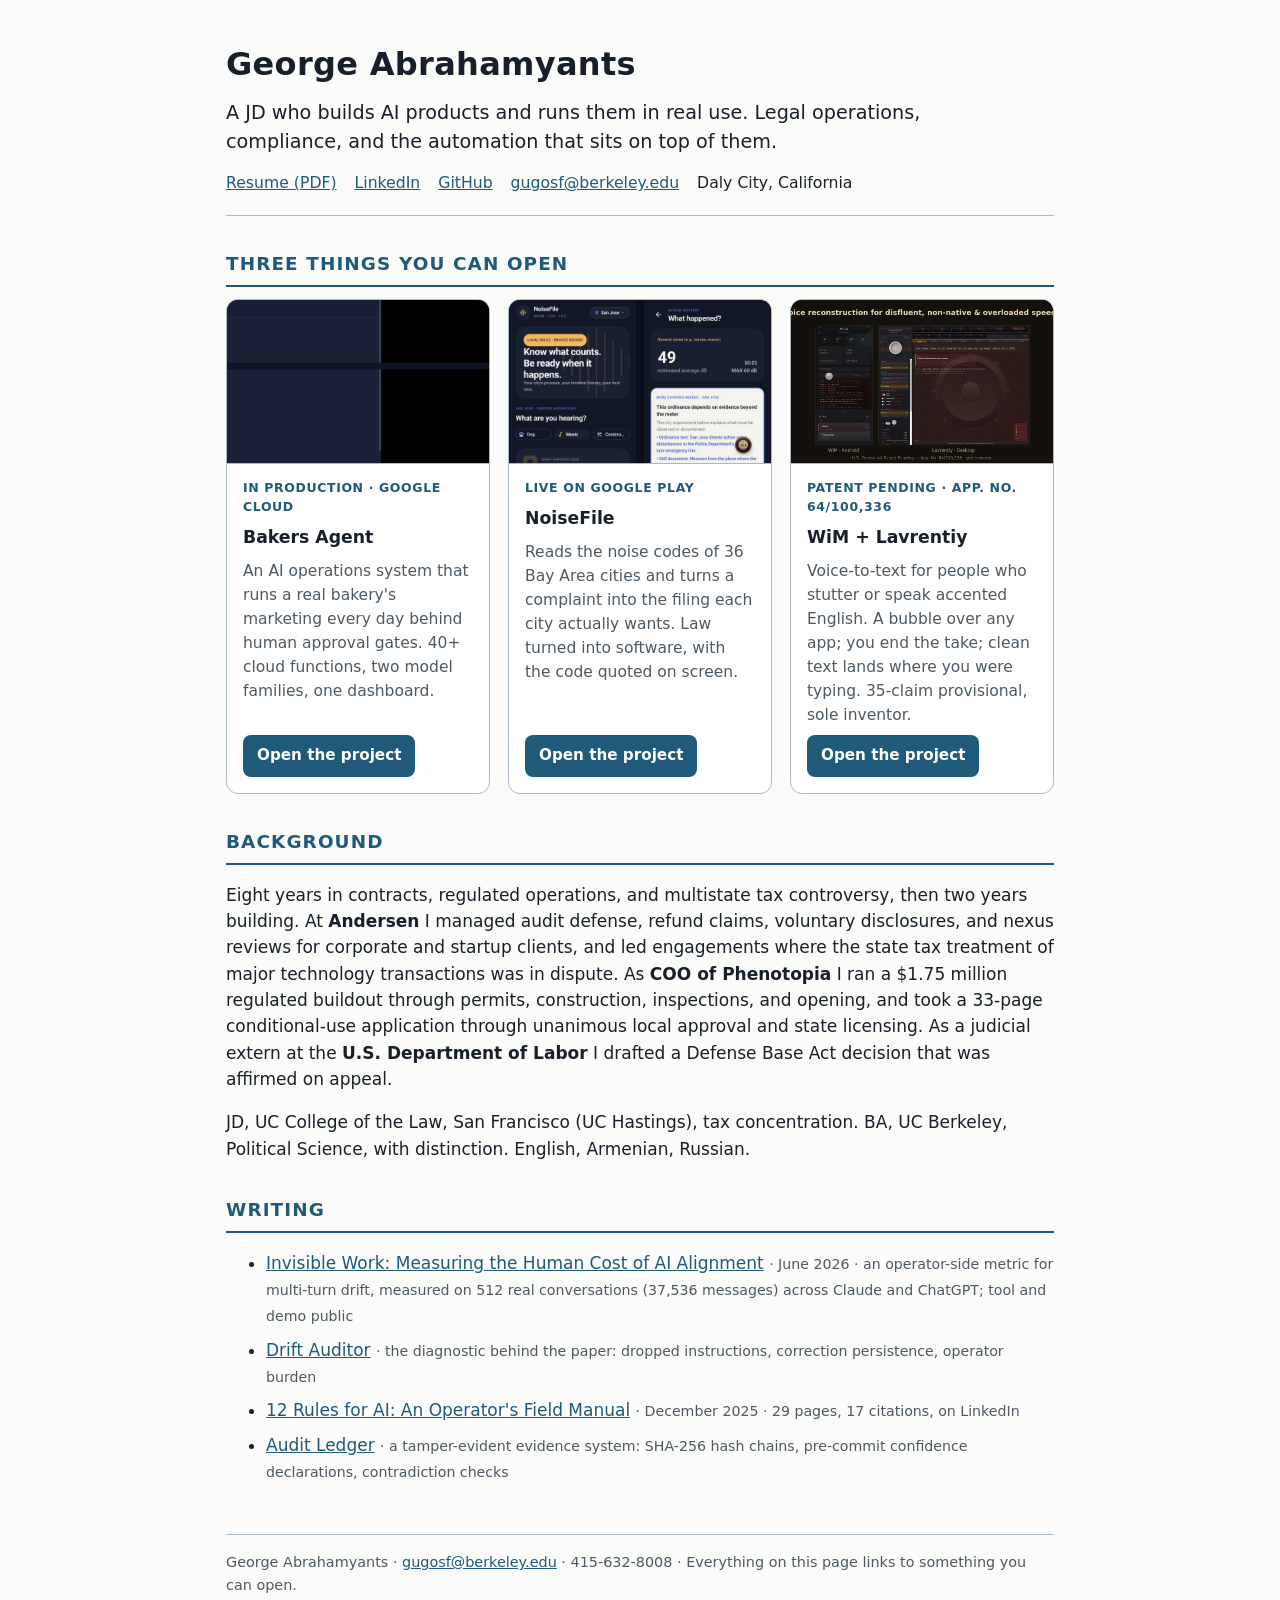
==== index.html @ 0ccc83d8 "Portfolio v1: Bakers Agent, NoiseFile, WiM + Lavrentiy; resume; writing Co-Authored-By: Claude Fable" ====
<!doctype html><html lang="en"><head><meta charset="utf-8"><meta name="viewport" content="width=device-width,initial-scale=1">
<title>George Abrahamyants</title><meta name="description" content="JD who builds AI products and runs them in real use: Bakers Agent, NoiseFile, WiM. Portfolio with proof you can open.">
<link rel="stylesheet" href="style.css"><link rel="icon" href="data:,"></head><body><div class="wrap">
<header class="top"><h1>George Abrahamyants</h1>
<p class="lede">A JD who builds AI products and runs them in real use. Legal operations, compliance, and the automation that sits on top of them.</p>
<ul class="links"><li><a href="docs/George_Abrahamyants_Resume.pdf">Resume (PDF)</a></li><li><a href="https://www.linkedin.com/in/george-abrahamyan">LinkedIn</a></li><li><a href="https://github.com/gugosf114">GitHub</a></li><li><a href="mailto:gugosf@berkeley.edu">gugosf@berkeley.edu</a></li><li>Daly City, California</li></ul></header>

<h2>Three things you can open</h2>
<ul class="cards">
<li class="card"><img src="img/bakers-agent.png" alt="Bakers Agent dashboard: this week's leads, money, visits, reply time"><div class="body"><span class="tag">In production · Google Cloud</span><h3>Bakers Agent</h3><p>An AI operations system that runs a real bakery's marketing every day behind human approval gates. 40+ cloud functions, two model families, one dashboard.</p><a class="btn" href="bakers-agent.html">Open the project</a></div></li>
<li class="card"><img src="img/noisefile.jpg" alt="NoiseFile app: the city's own noise rule quoted on screen"><div class="body"><span class="tag">Live on Google Play</span><h3>NoiseFile</h3><p>Reads the noise codes of 36 Bay Area cities and turns a complaint into the filing each city actually wants. Law turned into software, with the code quoted on screen.</p><a class="btn" href="noisefile.html">Open the project</a></div></li>
<li class="card"><img src="img/wim.jpg" alt="WiM on Android and Lavrentiy on Windows: voice reconstruction for disfluent speech"><div class="body"><span class="tag">Patent pending · App. No. 64/100,336</span><h3>WiM + Lavrentiy</h3><p>Voice-to-text for people who stutter or speak accented English. A bubble over any app; you end the take; clean text lands where you were typing. 35-claim provisional, sole inventor.</p><a class="btn" href="wim.html">Open the project</a></div></li>
</ul>

<h2>Background</h2>
<p>Eight years in contracts, regulated operations, and multistate tax controversy, then two years building. At <b>Andersen</b> I managed audit defense, refund claims, voluntary disclosures, and nexus reviews for corporate and startup clients, and led engagements where the state tax treatment of major technology transactions was in dispute. As <b>COO of Phenotopia</b> I ran a $1.75 million regulated buildout through permits, construction, inspections, and opening, and took a 33-page conditional-use application through unanimous local approval and state licensing. As a judicial extern at the <b>U.S. Department of Labor</b> I drafted a Defense Base Act decision that was affirmed on appeal.</p>
<p>JD, UC College of the Law, San Francisco (UC Hastings), tax concentration. BA, UC Berkeley, Political Science, with distinction. English, Armenian, Russian.</p>

<h2>Writing</h2>
<ul class="writing">
<li><a href="https://github.com/gugosf114/drift-auditor/blob/main/docs/research/Invisible_Work.pdf">Invisible Work: Measuring the Human Cost of AI Alignment</a> <small>· June 2026 · an operator-side metric for multi-turn drift, measured on 512 real conversations (37,536 messages) across Claude and ChatGPT; tool and demo public</small></li>
<li><a href="https://github.com/gugosf114/drift-auditor">Drift Auditor</a> <small>· the diagnostic behind the paper: dropped instructions, correction persistence, operator burden</small></li>
<li><a href="https://www.linkedin.com/in/george-abrahamyan/details/publications/">12 Rules for AI: An Operator's Field Manual</a> <small>· December 2025 · 29 pages, 17 citations, on LinkedIn</small></li>
<li><a href="https://github.com/gugosf114/audit-ledger">Audit Ledger</a> <small>· a tamper-evident evidence system: SHA-256 hash chains, pre-commit confidence declarations, contradiction checks</small></li>
</ul>
<footer>George Abrahamyants · <a href="mailto:gugosf@berkeley.edu">gugosf@berkeley.edu</a> · 415-632-8008 · Everything on this page links to something you can open.</footer>
</div></body></html>
---- style.css ----
:root{--ink:#17202a;--muted:#4c5963;--accent:#1f5a7a;--rule:#a9bac4;--bg:#fbfbf9;--card:#ffffff;--soft:#eef3f6}
@media (prefers-color-scheme: dark){:root{--ink:#e8edf1;--muted:#a9b6c0;--accent:#7fc0e0;--rule:#2d3a44;--bg:#0f141b;--card:#161d26;--soft:#1b242e}}
*{box-sizing:border-box}html{-webkit-text-size-adjust:100%}
body{margin:0;background:var(--bg);color:var(--ink);font:17px/1.55 -apple-system,"Segoe UI",Roboto,"DejaVu Sans",Helvetica,Arial,sans-serif}
a{color:var(--accent)}a:hover{text-decoration-thickness:2px}
.wrap{max-width:860px;margin:0 auto;padding:0 16px}
header.top{padding:40px 0 20px;border-bottom:1px solid var(--rule)}
header.top h1{margin:0;font-size:2rem;letter-spacing:.01em}
header.top p.lede{font-size:1.2rem;margin:.5rem 0 0;max-width:40em}
nav.crumbs{font-size:.95rem;color:var(--muted);padding-top:22px}nav.crumbs a{color:var(--muted)}
.links{margin:14px 0 0;padding:0;list-style:none;display:flex;flex-wrap:wrap;gap:8px 18px;font-size:.98rem}
h2{font-size:1.15rem;letter-spacing:.06em;text-transform:uppercase;color:var(--accent);margin:34px 0 12px;padding-bottom:6px;border-bottom:2px solid var(--accent)}
.cards{display:grid;gap:18px;grid-template-columns:1fr;margin:0;padding:0;list-style:none}
@media(min-width:720px){.cards{grid-template-columns:repeat(3,1fr)}}
.card{background:var(--card);border:1px solid var(--rule);border-radius:12px;overflow:hidden;display:flex;flex-direction:column}
.card img{width:100%;aspect-ratio:16/10;object-fit:cover;object-position:top;border-bottom:1px solid var(--rule);background:#0e1424}
.card .body{padding:14px 16px 16px;display:flex;flex-direction:column;gap:8px;flex:1}
.card h3{margin:0;font-size:1.08rem}.card p{margin:0;color:var(--muted);font-size:.97rem;flex:1}
.tag{display:inline-block;font-size:.78rem;letter-spacing:.05em;text-transform:uppercase;color:var(--accent);font-weight:600}
.btn{display:inline-block;align-self:flex-start;background:var(--accent);color:#fff;text-decoration:none;padding:9px 14px;border-radius:8px;font-weight:600;font-size:.95rem}
.btn:hover{filter:brightness(1.08)}.btn.ghost{background:transparent;color:var(--accent);border:1.5px solid var(--accent)}
.row{display:flex;flex-wrap:wrap;gap:10px;margin-top:6px}
.facts{display:grid;grid-template-columns:1fr;gap:10px;margin:0;padding:0;list-style:none}
@media(min-width:620px){.facts{grid-template-columns:repeat(3,1fr)}}
.facts li{background:var(--soft);border-radius:10px;padding:12px 14px}.facts b{display:block;font-size:1.3rem}.facts span{color:var(--muted);font-size:.9rem}
figure{margin:18px 0}figure img{width:100%;border:1px solid var(--rule);border-radius:10px;background:#0e1424}figcaption{font-size:.9rem;color:var(--muted);margin-top:6px}
.writing li{margin:8px 0}.writing small{color:var(--muted)}
dl{margin:0}dt{font-weight:700;margin-top:14px}dd{margin:4px 0 0}
footer{margin:50px 0 30px;padding-top:16px;border-top:1px solid var(--rule);color:var(--muted);font-size:.9rem}
.note{background:var(--soft);border-left:4px solid var(--accent);padding:10px 14px;border-radius:0 8px 8px 0;margin:16px 0}
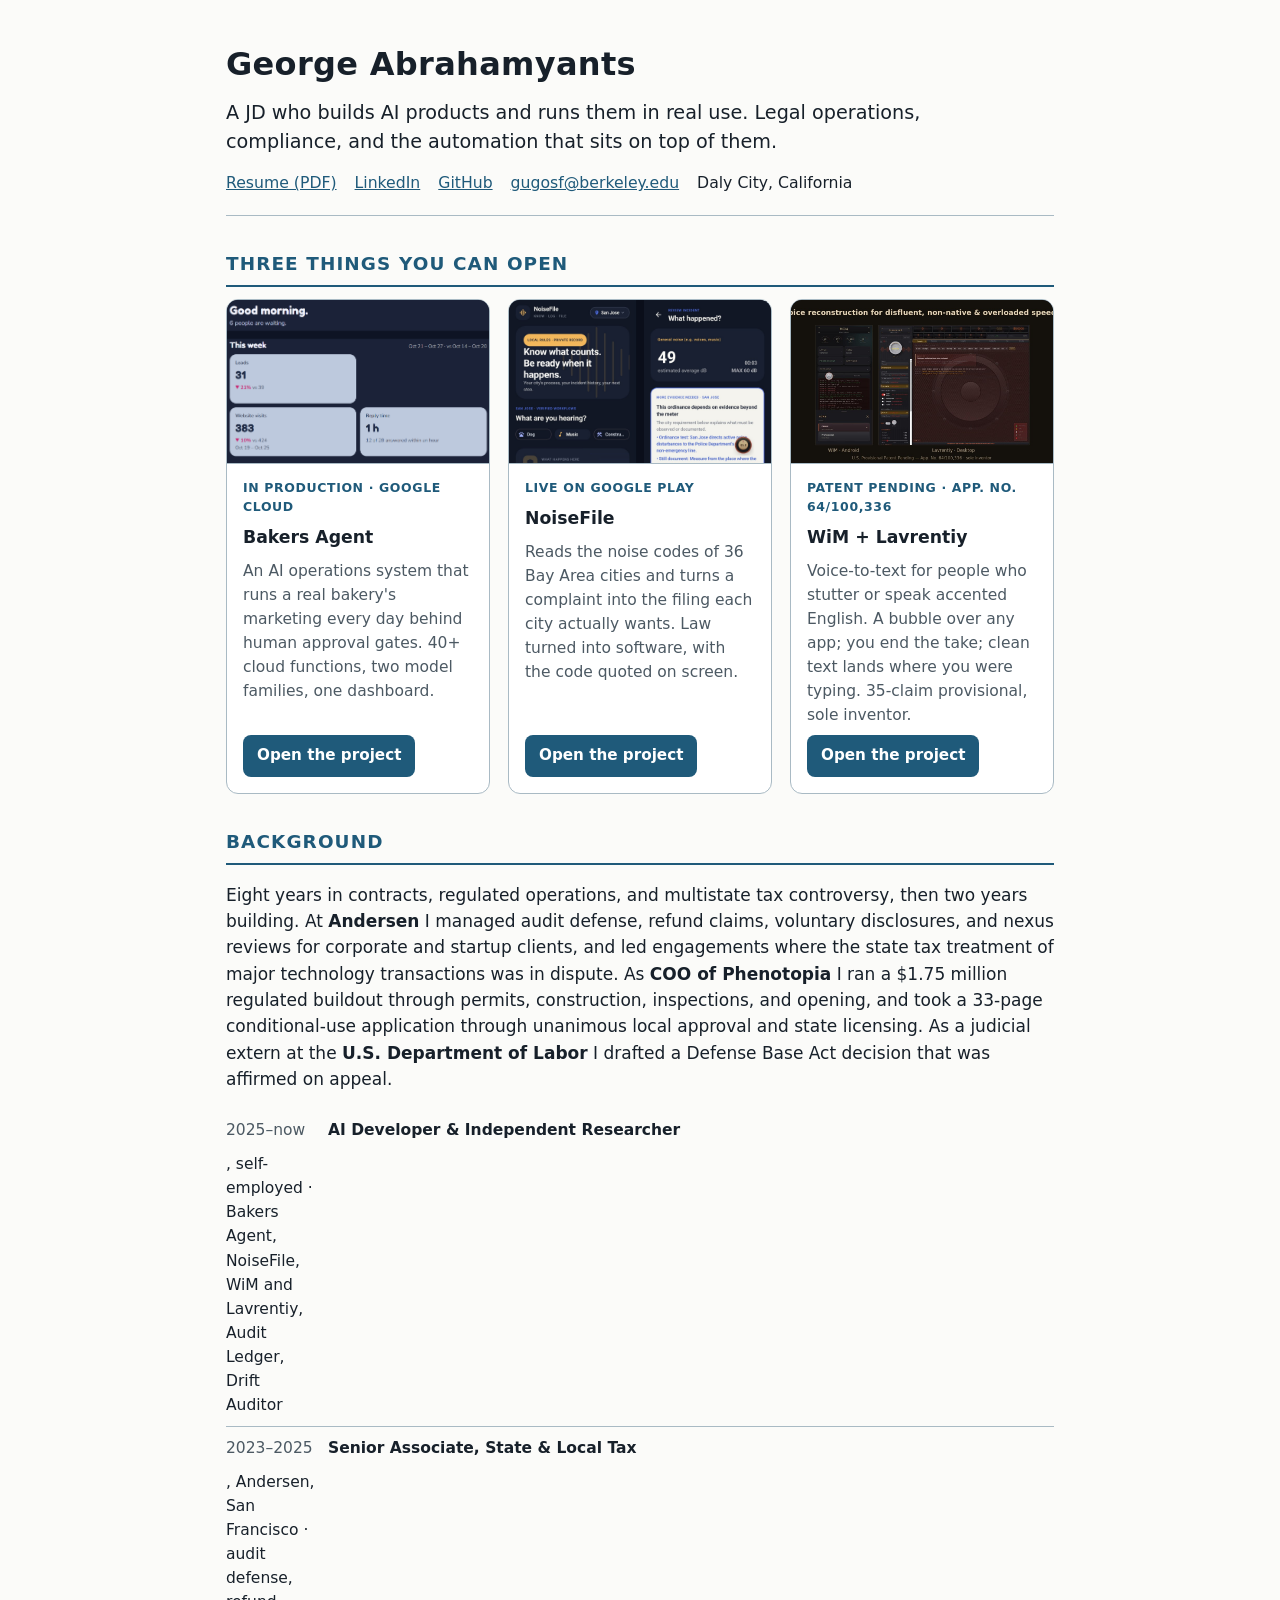
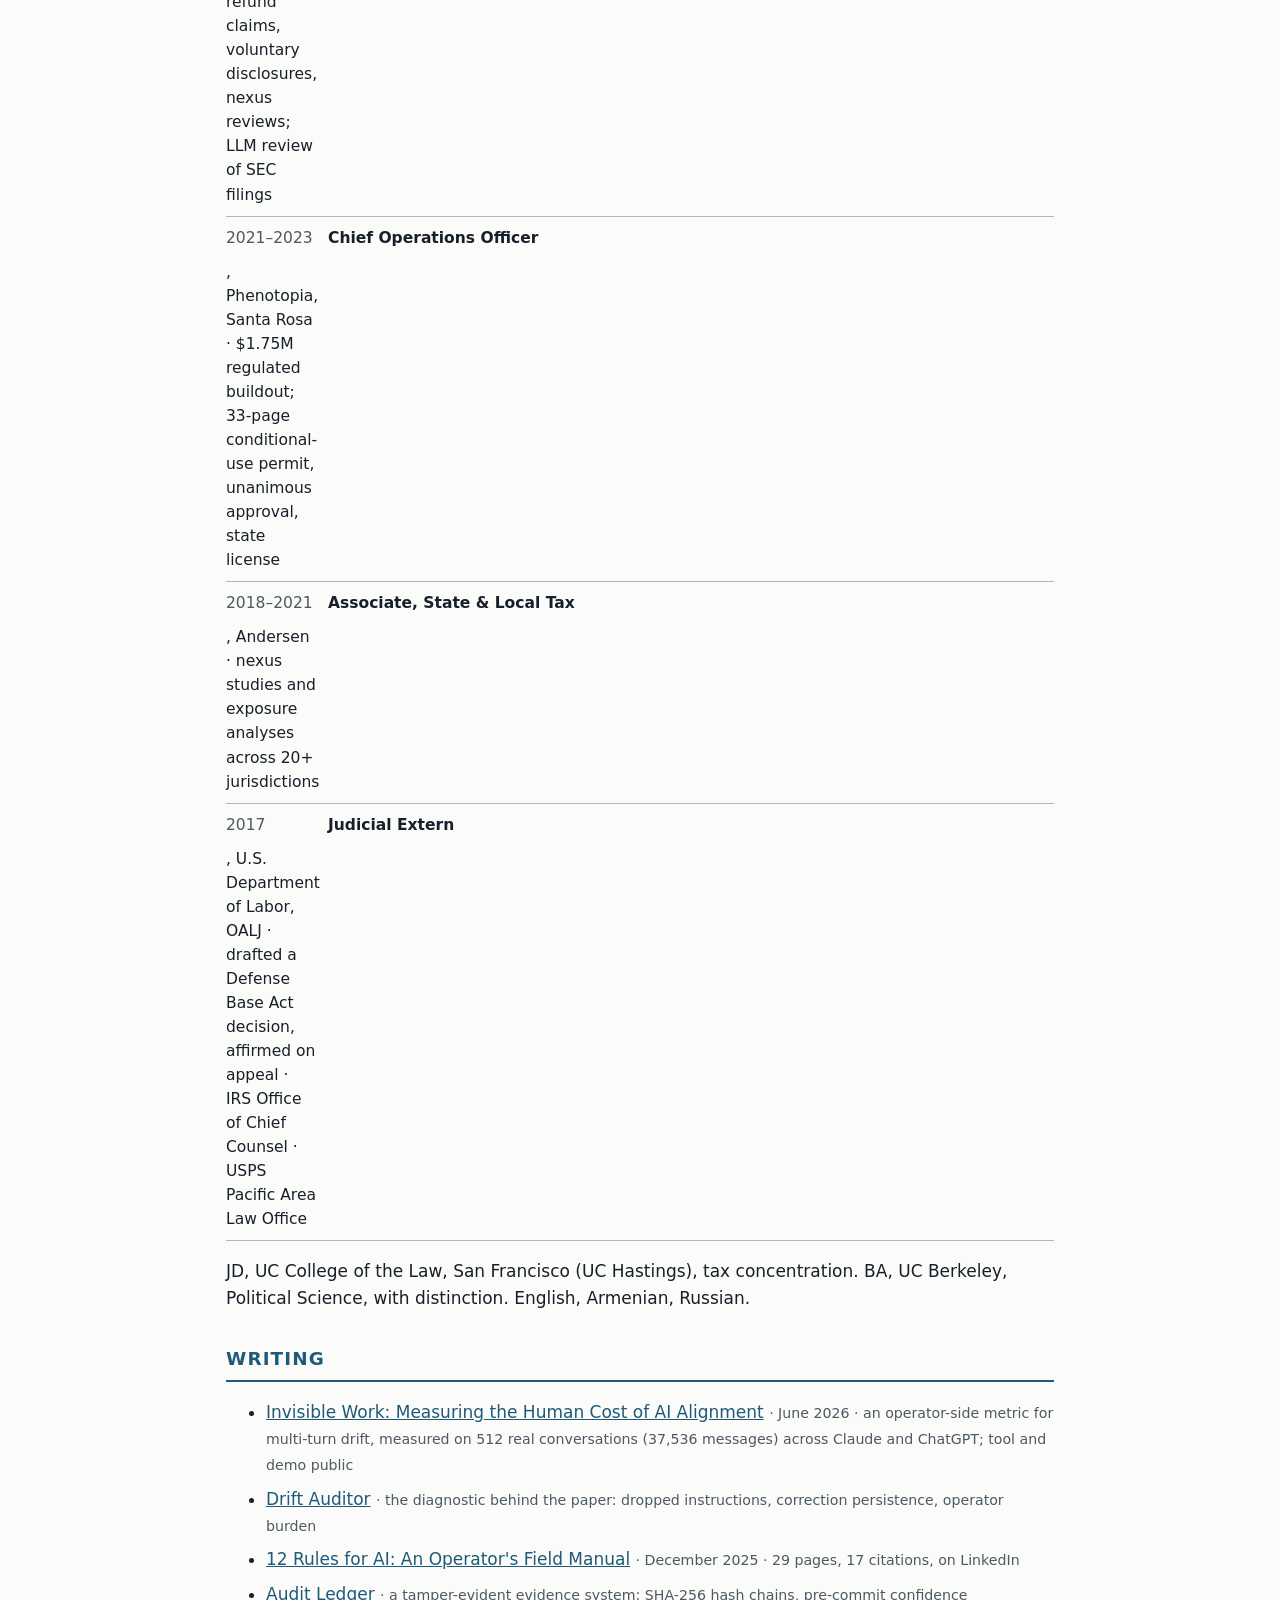
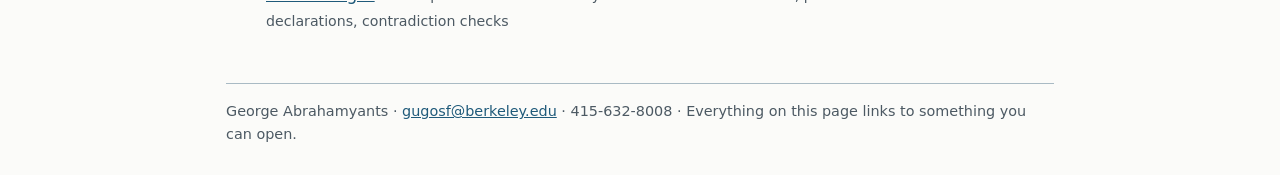
==== commit 7b55b38a: "Front page: dated experience list; resume with the site link" ====
--- a/index.html
+++ b/index.html
@@ -14,6 +14,13 @@
 
 <h2>Background</h2>
 <p>Eight years in contracts, regulated operations, and multistate tax controversy, then two years building. At <b>Andersen</b> I managed audit defense, refund claims, voluntary disclosures, and nexus reviews for corporate and startup clients, and led engagements where the state tax treatment of major technology transactions was in dispute. As <b>COO of Phenotopia</b> I ran a $1.75 million regulated buildout through permits, construction, inspections, and opening, and took a 33-page conditional-use application through unanimous local approval and state licensing. As a judicial extern at the <b>U.S. Department of Labor</b> I drafted a Defense Base Act decision that was affirmed on appeal.</p>
+<ol class="timeline">
+<li><span class="when">2025–now</span><b>AI Developer &amp; Independent Researcher</b>, self-employed · Bakers Agent, NoiseFile, WiM and Lavrentiy, Audit Ledger, Drift Auditor</li>
+<li><span class="when">2023–2025</span><b>Senior Associate, State &amp; Local Tax</b>, Andersen, San Francisco · audit defense, refund claims, voluntary disclosures, nexus reviews; LLM review of SEC filings</li>
+<li><span class="when">2021–2023</span><b>Chief Operations Officer</b>, Phenotopia, Santa Rosa · $1.75M regulated buildout; 33-page conditional-use permit, unanimous approval, state license</li>
+<li><span class="when">2018–2021</span><b>Associate, State &amp; Local Tax</b>, Andersen · nexus studies and exposure analyses across 20+ jurisdictions</li>
+<li><span class="when">2017</span><b>Judicial Extern</b>, U.S. Department of Labor, OALJ · drafted a Defense Base Act decision, affirmed on appeal · IRS Office of Chief Counsel · USPS Pacific Area Law Office</li>
+</ol>
 <p>JD, UC College of the Law, San Francisco (UC Hastings), tax concentration. BA, UC Berkeley, Political Science, with distinction. English, Armenian, Russian.</p>
 
 <h2>Writing</h2>
--- a/style.css
+++ b/style.css
@@ -28,3 +28,6 @@
 dl{margin:0}dt{font-weight:700;margin-top:14px}dd{margin:4px 0 0}
 footer{margin:50px 0 30px;padding-top:16px;border-top:1px solid var(--rule);color:var(--muted);font-size:.9rem}
 .note{background:var(--soft);border-left:4px solid var(--accent);padding:10px 14px;border-radius:0 8px 8px 0;margin:16px 0}
+
+.timeline{list-style:none;margin:0 0 14px;padding:0}.timeline li{display:grid;grid-template-columns:92px 1fr;gap:10px;padding:9px 0;border-bottom:1px solid var(--rule);font-size:.97rem}
+.timeline .when{color:var(--muted);font-variant-numeric:tabular-nums}@media(max-width:480px){.timeline li{grid-template-columns:1fr}.timeline .when{font-size:.85rem}}
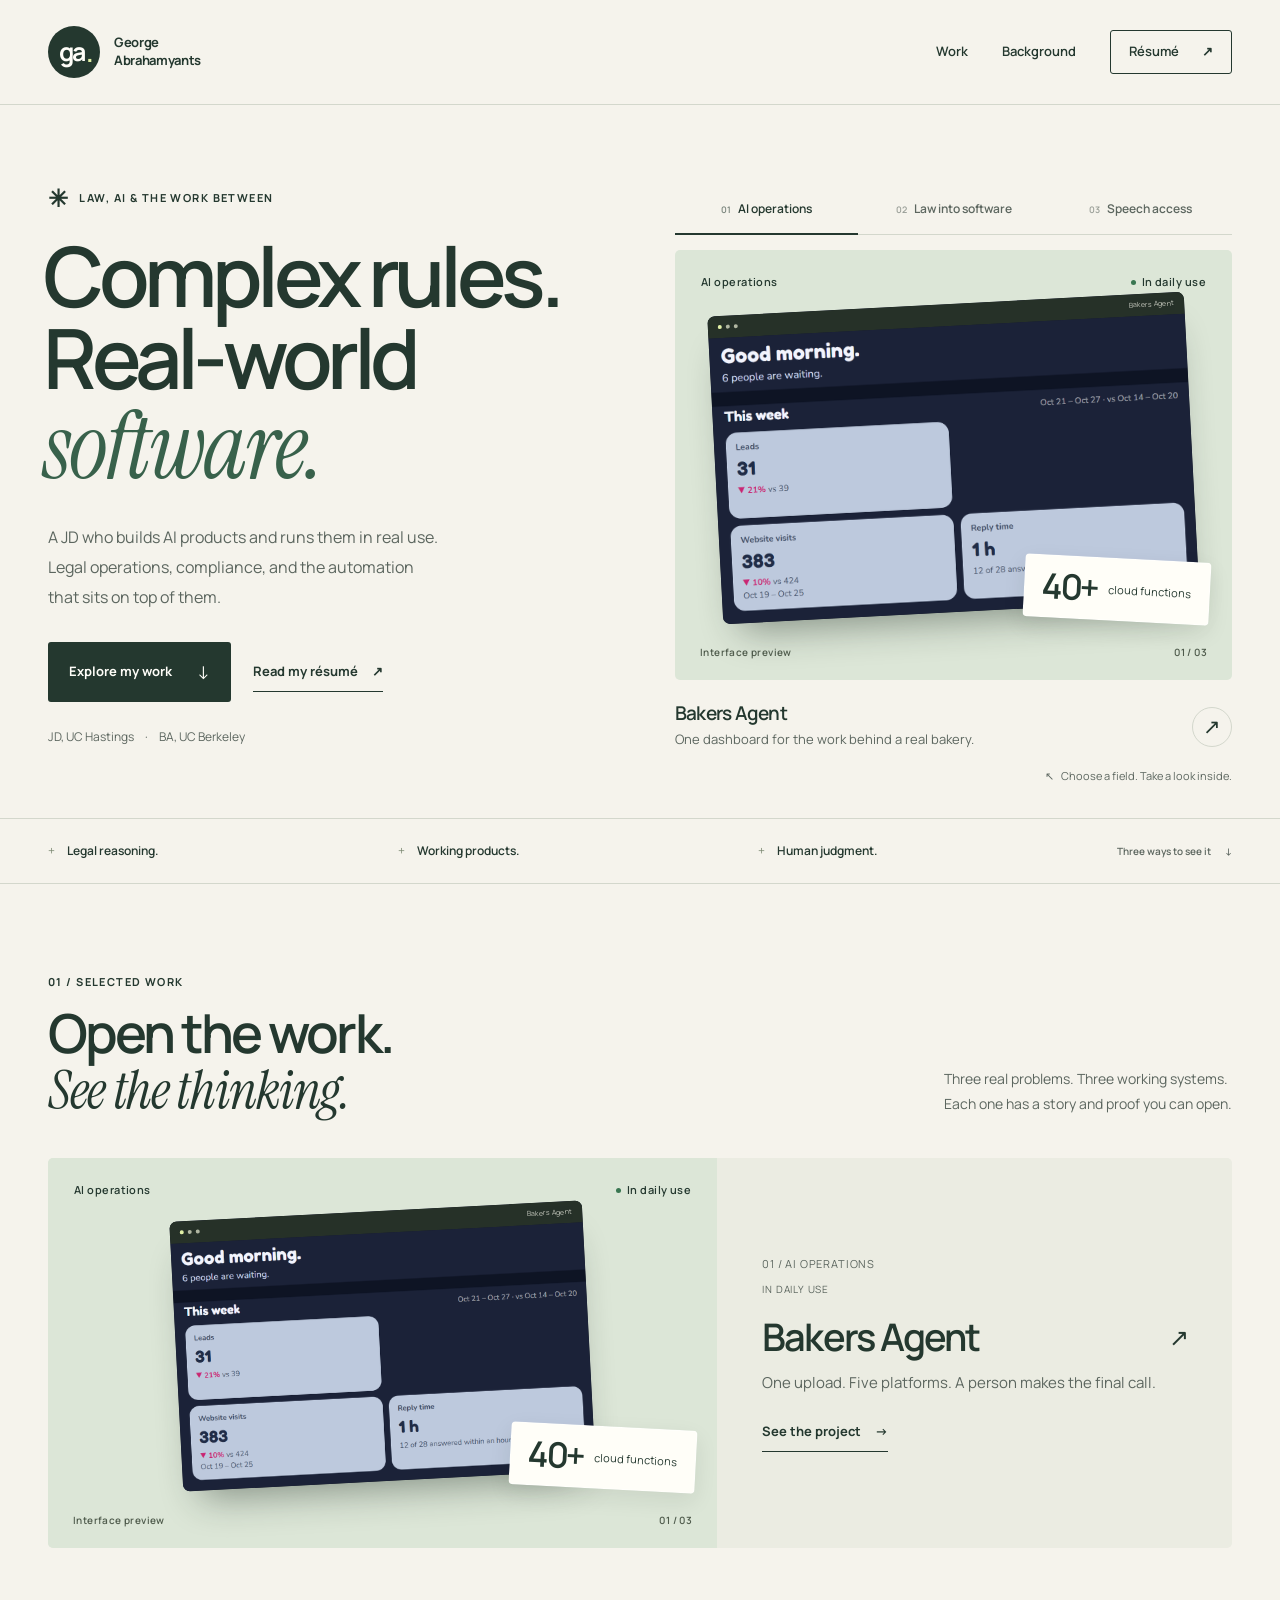
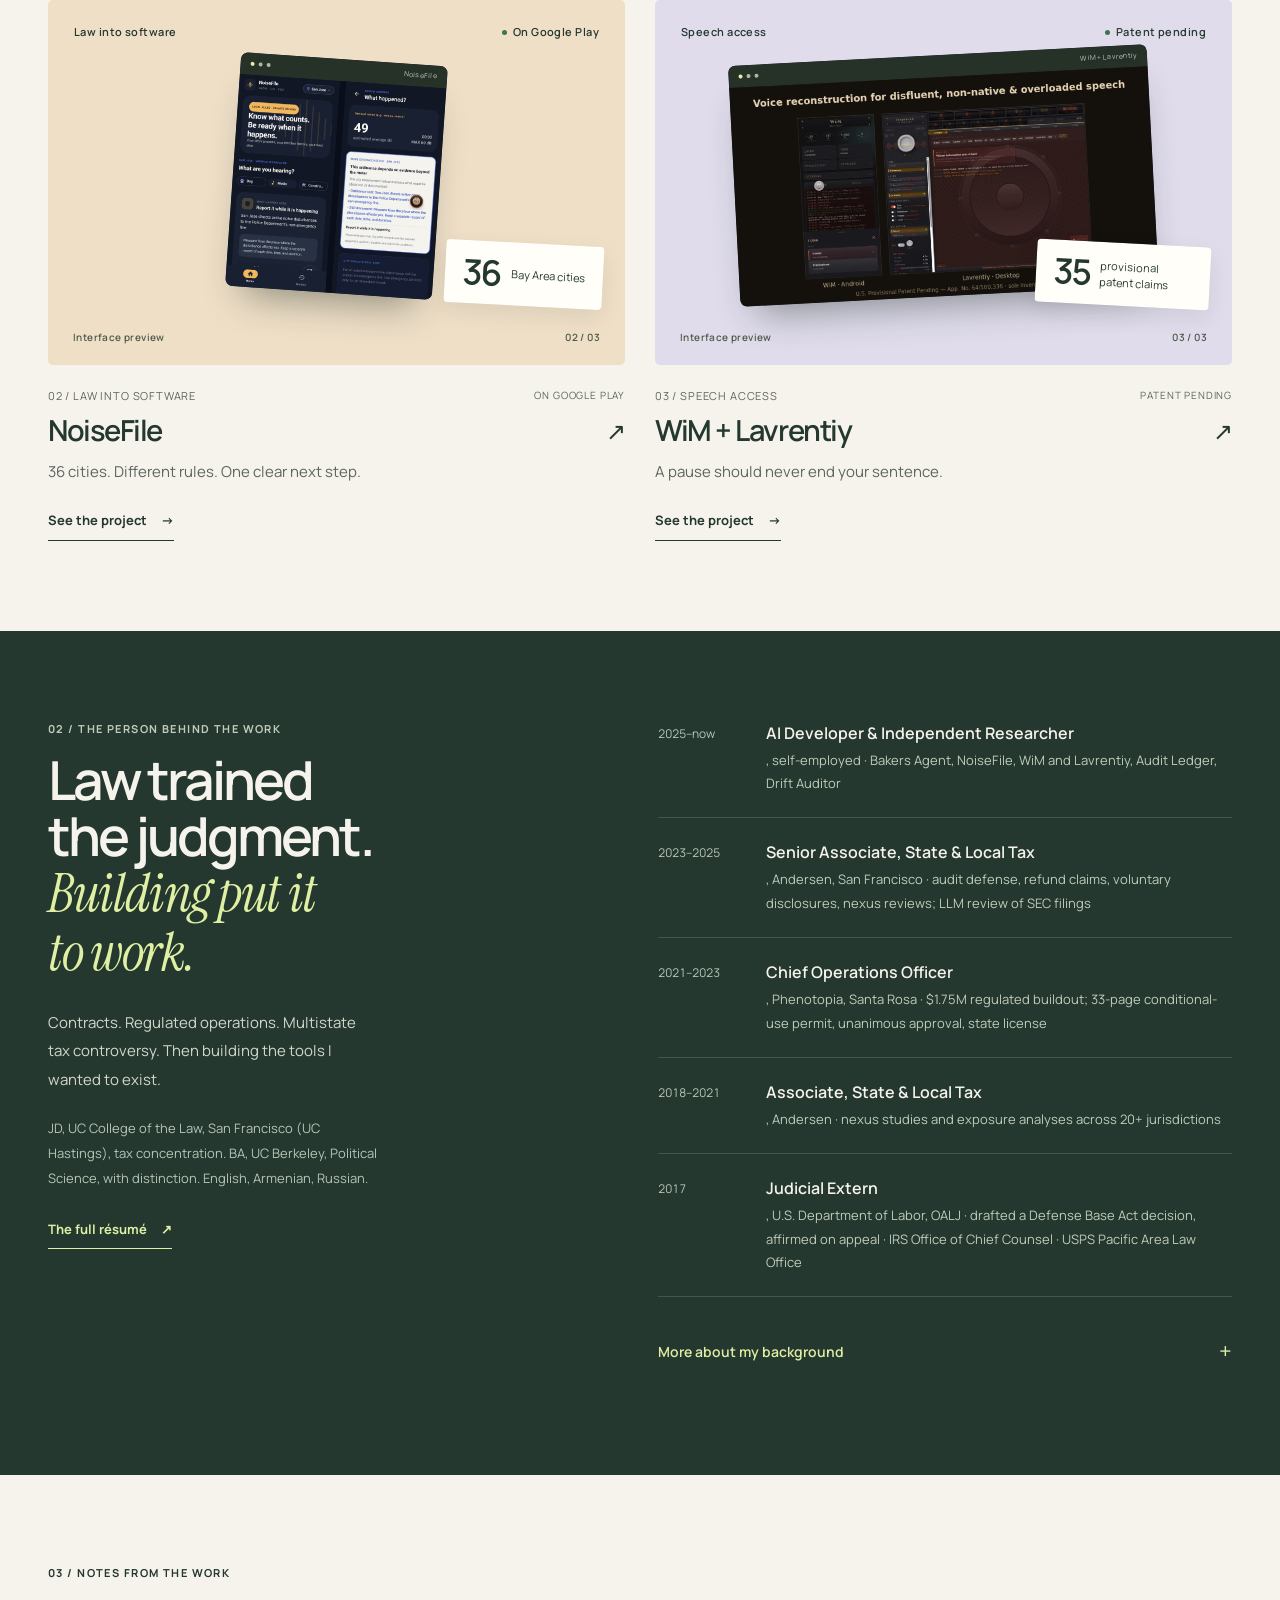
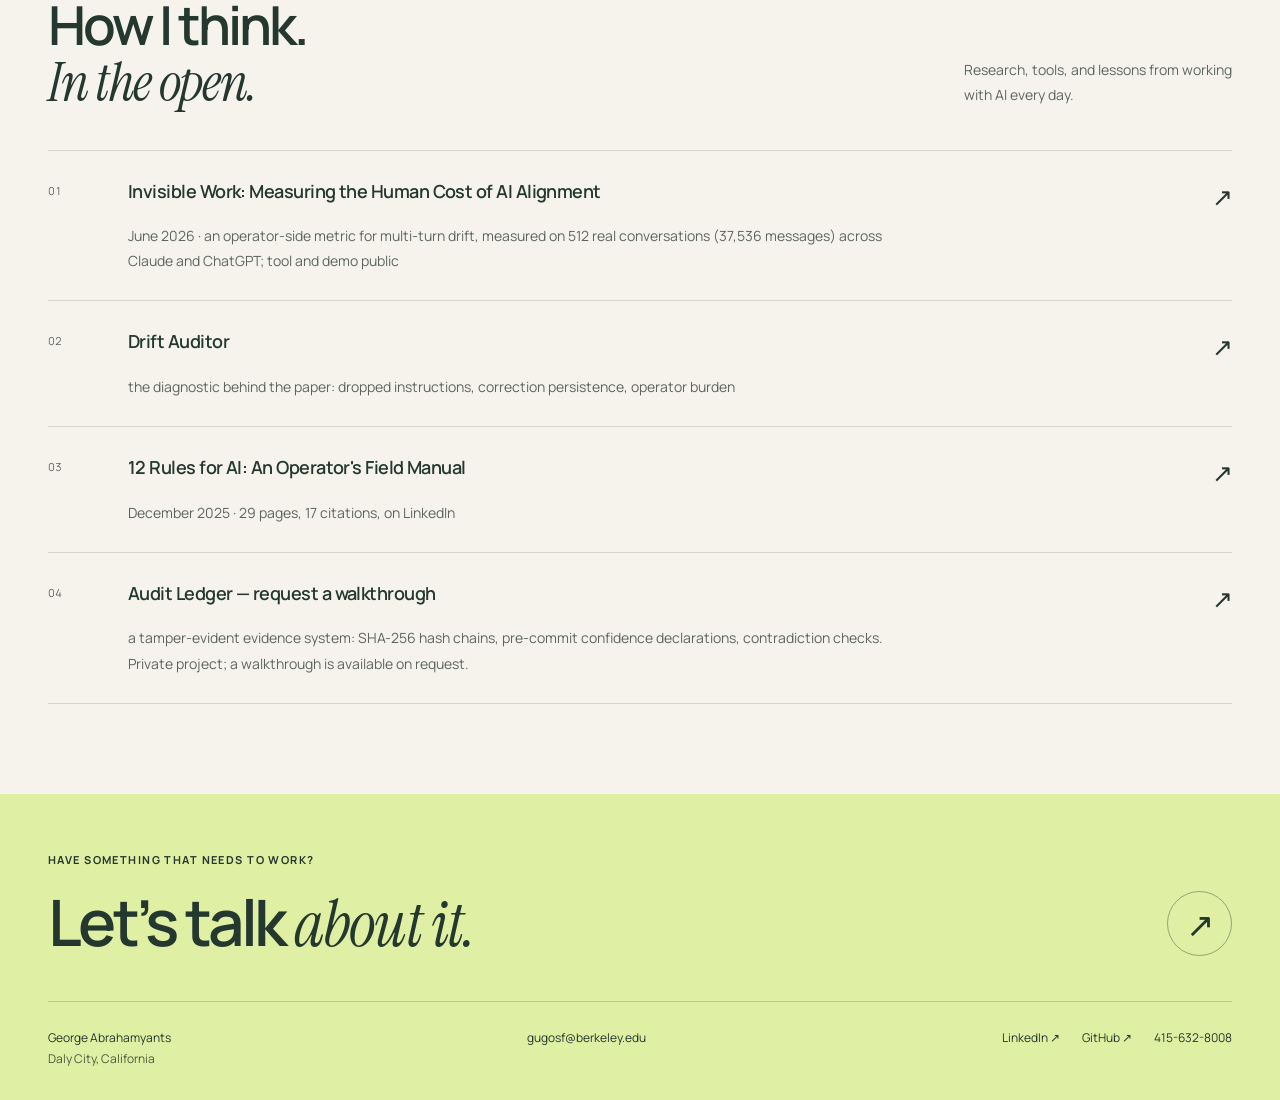
==== commit 77c51cb9: "Make portfolio work easy to explore and inspect" ====
--- a/index.html
+++ b/index.html
@@ -1,34 +1,42 @@
-<!doctype html><html lang="en"><head><meta charset="utf-8"><meta name="viewport" content="width=device-width,initial-scale=1">
-<title>George Abrahamyants</title><meta name="description" content="JD who builds AI products and runs them in real use: Bakers Agent, NoiseFile, WiM. Portfolio with proof you can open.">
-<link rel="stylesheet" href="style.css"><link rel="icon" href="data:,"></head><body><div class="wrap">
-<header class="top"><h1>George Abrahamyants</h1>
-<p class="lede">A JD who builds AI products and runs them in real use. Legal operations, compliance, and the automation that sits on top of them.</p>
-<ul class="links"><li><a href="docs/George_Abrahamyants_Resume.pdf">Resume (PDF)</a></li><li><a href="https://www.linkedin.com/in/george-abrahamyan">LinkedIn</a></li><li><a href="https://github.com/gugosf114">GitHub</a></li><li><a href="mailto:gugosf@berkeley.edu">gugosf@berkeley.edu</a></li><li>Daly City, California</li></ul></header>
-
-<h2>Three things you can open</h2>
-<ul class="cards">
-<li class="card"><img src="img/bakers-agent.png" alt="Bakers Agent dashboard: this week's leads, money, visits, reply time"><div class="body"><span class="tag">In production · Google Cloud</span><h3>Bakers Agent</h3><p>An AI operations system that runs a real bakery's marketing every day behind human approval gates. 40+ cloud functions, two model families, one dashboard.</p><a class="btn" href="bakers-agent.html">Open the project</a></div></li>
-<li class="card"><img src="img/noisefile.jpg" alt="NoiseFile app: the city's own noise rule quoted on screen"><div class="body"><span class="tag">Live on Google Play</span><h3>NoiseFile</h3><p>Reads the noise codes of 36 Bay Area cities and turns a complaint into the filing each city actually wants. Law turned into software, with the code quoted on screen.</p><a class="btn" href="noisefile.html">Open the project</a></div></li>
-<li class="card"><img src="img/wim.jpg" alt="WiM on Android and Lavrentiy on Windows: voice reconstruction for disfluent speech"><div class="body"><span class="tag">Patent pending · App. No. 64/100,336</span><h3>WiM + Lavrentiy</h3><p>Voice-to-text for people who stutter or speak accented English. A bubble over any app; you end the take; clean text lands where you were typing. 35-claim provisional, sole inventor.</p><a class="btn" href="wim.html">Open the project</a></div></li>
-</ul>
-
-<h2>Background</h2>
-<p>Eight years in contracts, regulated operations, and multistate tax controversy, then two years building. At <b>Andersen</b> I managed audit defense, refund claims, voluntary disclosures, and nexus reviews for corporate and startup clients, and led engagements where the state tax treatment of major technology transactions was in dispute. As <b>COO of Phenotopia</b> I ran a $1.75 million regulated buildout through permits, construction, inspections, and opening, and took a 33-page conditional-use application through unanimous local approval and state licensing. As a judicial extern at the <b>U.S. Department of Labor</b> I drafted a Defense Base Act decision that was affirmed on appeal.</p>
-<ol class="timeline">
-<li><span class="when">2025–now</span><b>AI Developer &amp; Independent Researcher</b>, self-employed · Bakers Agent, NoiseFile, WiM and Lavrentiy, Audit Ledger, Drift Auditor</li>
-<li><span class="when">2023–2025</span><b>Senior Associate, State &amp; Local Tax</b>, Andersen, San Francisco · audit defense, refund claims, voluntary disclosures, nexus reviews; LLM review of SEC filings</li>
-<li><span class="when">2021–2023</span><b>Chief Operations Officer</b>, Phenotopia, Santa Rosa · $1.75M regulated buildout; 33-page conditional-use permit, unanimous approval, state license</li>
-<li><span class="when">2018–2021</span><b>Associate, State &amp; Local Tax</b>, Andersen · nexus studies and exposure analyses across 20+ jurisdictions</li>
-<li><span class="when">2017</span><b>Judicial Extern</b>, U.S. Department of Labor, OALJ · drafted a Defense Base Act decision, affirmed on appeal · IRS Office of Chief Counsel · USPS Pacific Area Law Office</li>
-</ol>
-<p>JD, UC College of the Law, San Francisco (UC Hastings), tax concentration. BA, UC Berkeley, Political Science, with distinction. English, Armenian, Russian.</p>
-
-<h2>Writing</h2>
-<ul class="writing">
-<li><a href="https://github.com/gugosf114/drift-auditor/blob/main/docs/research/Invisible_Work.pdf">Invisible Work: Measuring the Human Cost of AI Alignment</a> <small>· June 2026 · an operator-side metric for multi-turn drift, measured on 512 real conversations (37,536 messages) across Claude and ChatGPT; tool and demo public</small></li>
-<li><a href="https://github.com/gugosf114/drift-auditor">Drift Auditor</a> <small>· the diagnostic behind the paper: dropped instructions, correction persistence, operator burden</small></li>
-<li><a href="https://www.linkedin.com/in/george-abrahamyan/details/publications/">12 Rules for AI: An Operator's Field Manual</a> <small>· December 2025 · 29 pages, 17 citations, on LinkedIn</small></li>
-<li><a href="https://github.com/gugosf114/audit-ledger">Audit Ledger</a> <small>· a tamper-evident evidence system: SHA-256 hash chains, pre-commit confidence declarations, contradiction checks</small></li>
-</ul>
-<footer>George Abrahamyants · <a href="mailto:gugosf@berkeley.edu">gugosf@berkeley.edu</a> · 415-632-8008 · Everything on this page links to something you can open.</footer>
-</div></body></html>
+<!doctype html>
+<html lang="en"><head><meta charset="utf-8"><meta name="viewport" content="width=device-width, initial-scale=1">
+<title>George Abrahamyants — Law, AI &amp; working software</title><meta name="description" content="A JD who builds AI products and runs them in real use. Legal operations, compliance, and the automation that sits on top of them."><meta name="theme-color" content="#f5f3ec"><meta name="portfolio-version" content="2026-10-29">
+<meta property="og:title" content="George Abrahamyants — Law, AI &amp; working software"><meta property="og:description" content="A JD who builds AI products and runs them in real use. Legal operations, compliance, and the automation that sits on top of them."><meta property="og:type" content="website">
+<link rel="icon" href="favicon.svg" type="image/svg+xml"><link rel="preload" href="fonts/manrope.ttf" as="font" type="font/ttf" crossorigin>
+<link rel="stylesheet" href="style.css?v=20261029"><script src="site.js?v=20261029" defer></script></head><body>
+<a class="skip-link" href="#main">Skip to content</a><header class="site-header"><div class="shell nav-inner">
+<a href="index.html" class="brand" aria-label="George Abrahamyants home"><span class="monogram" aria-hidden="true">ga<span>.</span></span><span class="brand-name">George<br>Abrahamyants</span></a>
+<nav aria-label="Main navigation"><a href="#work">Work</a><a class="nav-about" href="#background">Background</a><a class="nav-resume" href="docs/George_Abrahamyants_Resume.pdf">Résumé <span aria-hidden="true">↗</span></a></nav>
+</div></header>
+<main id="main">
+<section class="hero shell" aria-labelledby="hero-title"><div class="hero-copy"><p class="eyebrow"><span class="tiny-cross" aria-hidden="true">✳</span> LAW, AI & THE WORK BETWEEN</p>
+<h1 id="hero-title">Complex rules.<br>Real-world<br><em>software.</em></h1><p class="hero-intro">A JD who builds AI products and runs them in real use. Legal operations, compliance, and the automation that sits on top of them.</p><div class="hero-actions"><a class="button button-dark" href="#work">Explore my work <span aria-hidden="true">↓</span></a><a class="text-link" href="docs/George_Abrahamyants_Resume.pdf">Read my résumé <span aria-hidden="true">↗</span></a></div><p class="hero-byline">JD, UC Hastings <span>·</span> BA, UC Berkeley</p></div>
+<div class="showcase" data-tab-group><div class="showcase-tabs" role="tablist" aria-label="Preview a project"><button type="button" role="tab" id="tab-bakers" aria-controls="preview-bakers" aria-selected="true"><span>01</span> AI operations</button><button type="button" role="tab" id="tab-noise" aria-controls="preview-noise" aria-selected="false"><span>02</span> Law into software</button><button type="button" role="tab" id="tab-wim" aria-controls="preview-wim" aria-selected="false"><span>03</span> Speech access</button></div><section class="showcase-panel" role="tabpanel" id="preview-bakers" aria-labelledby="tab-bakers"><div class="product-stage sage stage-bakers stage-hero">
+<div class="stage-topline"><span>AI operations</span><span class="stage-dot">In daily use</span></div>
+<div class="stage-art"><div class="screenshot-frame"><div class="frame-bar"><i></i><i></i><i></i><span>Bakers Agent</span></div><img src="img/bakers-agent.png" alt="Real Bakers Agent dashboard showing leads, website visits, and reply time" fetchpriority="high" width="1200" height="721"></div><div class="stage-metric"><strong>40+</strong><span>cloud functions</span></div></div>
+<div class="stage-caption"><span>Interface preview</span><span aria-hidden="true">01 / 03</span></div></div><div class="showcase-caption"><div><h2>Bakers Agent</h2><p>One dashboard for the work behind a real bakery.</p></div><a class="preview-open" href="bakers-agent.html" aria-label="Explore Bakers Agent">↗</a></div></section><section class="showcase-panel" role="tabpanel" id="preview-noise" aria-labelledby="tab-noise"><div class="product-stage sand stage-noise stage-hero">
+<div class="stage-topline"><span>Law into software</span><span class="stage-dot">On Google Play</span></div>
+<div class="stage-art"><div class="screenshot-frame"><div class="frame-bar"><i></i><i></i><i></i><span>NoiseFile</span></div><img src="img/noisefile.jpg" alt="Real NoiseFile screens showing a city workflow and the evidence needed for a noise complaint" fetchpriority="high" width="1368" height="1400"></div><div class="stage-metric"><strong>36</strong><span>Bay Area cities</span></div></div>
+<div class="stage-caption"><span>Interface preview</span><span aria-hidden="true">02 / 03</span></div></div><div class="showcase-caption"><div><h2>NoiseFile</h2><p>Municipal codes become a process someone can follow.</p></div><a class="preview-open" href="noisefile.html" aria-label="Explore NoiseFile">↗</a></div></section><section class="showcase-panel" role="tabpanel" id="preview-wim" aria-labelledby="tab-wim"><div class="product-stage lilac stage-wim stage-hero">
+<div class="stage-topline"><span>Speech access</span><span class="stage-dot">Patent pending</span></div>
+<div class="stage-art"><div class="screenshot-frame"><div class="frame-bar"><i></i><i></i><i></i><span>WiM + Lavrentiy</span></div><img src="img/wim.jpg" alt="Real WiM Android and Lavrentiy Windows interfaces for voice reconstruction" fetchpriority="high" width="1200" height="627"></div><div class="stage-metric"><strong>35</strong><span>provisional patent claims</span></div></div>
+<div class="stage-caption"><span>Interface preview</span><span aria-hidden="true">03 / 03</span></div></div><div class="showcase-caption"><div><h2>WiM + Lavrentiy</h2><p>One speech system, built for Android and Windows.</p></div><a class="preview-open" href="wim.html" aria-label="Explore WiM + Lavrentiy">↗</a></div></section><p class="interaction-hint"><span aria-hidden="true">↖</span> Choose a field. Take a look inside.</p></div></section>
+<div class="principle-strip"><div class="shell"><span>Legal reasoning.</span><span>Working products.</span><span>Human judgment.</span><a href="#work">Three ways to see it <span aria-hidden="true">↓</span></a></div></div>
+<section class="work-section shell section-space" id="work" aria-labelledby="work-title"><div class="section-heading"><div><p class="eyebrow">01 / SELECTED WORK</p><h2 id="work-title">Open the work.<br><em>See the thinking.</em></h2></div><p>Three real problems. Three working systems.<br>Each one has a story and proof you can open.</p></div><div class="projects-grid"><article class="project-card"><a class="project-art-link" href="bakers-agent.html" aria-label="Explore Bakers Agent"><div class="product-stage sage stage-bakers stage-card">
+<div class="stage-topline"><span>AI operations</span><span class="stage-dot">In daily use</span></div>
+<div class="stage-art"><div class="screenshot-frame"><div class="frame-bar"><i></i><i></i><i></i><span>Bakers Agent</span></div><img src="img/bakers-agent.png" alt="Real Bakers Agent dashboard showing leads, website visits, and reply time" loading="lazy" width="1200" height="721"></div><div class="stage-metric"><strong>40+</strong><span>cloud functions</span></div></div>
+<div class="stage-caption"><span>Interface preview</span><span aria-hidden="true">01 / 03</span></div></div></a><div class="project-card-copy"><div class="project-kicker"><span>01 / AI operations</span><span>In daily use</span></div><h3><a href="bakers-agent.html">Bakers Agent<span aria-hidden="true">↗</span></a></h3><p>One upload. Five platforms. A person makes the final call.</p><a class="text-link" href="bakers-agent.html">See the project <span aria-hidden="true">→</span></a></div></article><article class="project-card"><a class="project-art-link" href="noisefile.html" aria-label="Explore NoiseFile"><div class="product-stage sand stage-noise stage-card">
+<div class="stage-topline"><span>Law into software</span><span class="stage-dot">On Google Play</span></div>
+<div class="stage-art"><div class="screenshot-frame"><div class="frame-bar"><i></i><i></i><i></i><span>NoiseFile</span></div><img src="img/noisefile.jpg" alt="Real NoiseFile screens showing a city workflow and the evidence needed for a noise complaint" loading="lazy" width="1368" height="1400"></div><div class="stage-metric"><strong>36</strong><span>Bay Area cities</span></div></div>
+<div class="stage-caption"><span>Interface preview</span><span aria-hidden="true">02 / 03</span></div></div></a><div class="project-card-copy"><div class="project-kicker"><span>02 / Law into software</span><span>On Google Play</span></div><h3><a href="noisefile.html">NoiseFile<span aria-hidden="true">↗</span></a></h3><p>36 cities. Different rules. One clear next step.</p><a class="text-link" href="noisefile.html">See the project <span aria-hidden="true">→</span></a></div></article><article class="project-card"><a class="project-art-link" href="wim.html" aria-label="Explore WiM + Lavrentiy"><div class="product-stage lilac stage-wim stage-card">
+<div class="stage-topline"><span>Speech access</span><span class="stage-dot">Patent pending</span></div>
+<div class="stage-art"><div class="screenshot-frame"><div class="frame-bar"><i></i><i></i><i></i><span>WiM + Lavrentiy</span></div><img src="img/wim.jpg" alt="Real WiM Android and Lavrentiy Windows interfaces for voice reconstruction" loading="lazy" width="1200" height="627"></div><div class="stage-metric"><strong>35</strong><span>provisional patent claims</span></div></div>
+<div class="stage-caption"><span>Interface preview</span><span aria-hidden="true">03 / 03</span></div></div></a><div class="project-card-copy"><div class="project-kicker"><span>03 / Speech access</span><span>Patent pending</span></div><h3><a href="wim.html">WiM + Lavrentiy<span aria-hidden="true">↗</span></a></h3><p>A pause should never end your sentence.</p><a class="text-link" href="wim.html">See the project <span aria-hidden="true">→</span></a></div></article></div></section>
+<section class="background-section section-space" id="background"><div class="shell background-grid"><div><p class="eyebrow">02 / THE PERSON BEHIND THE WORK</p><h2>Law trained<br>the judgment.<br><em>Building put it<br>to work.</em></h2><p class="background-brief">Contracts. Regulated operations. Multistate tax controversy. Then building the tools I wanted to exist.</p><p class="education">JD, UC College of the Law, San Francisco (UC Hastings), tax concentration. BA, UC Berkeley, Political Science, with distinction. English, Armenian, Russian.</p><a class="text-link" href="docs/George_Abrahamyants_Resume.pdf">The full résumé <span aria-hidden="true">↗</span></a></div><div class="career"><ol class="timeline"><li><span class="when">2025–now</span><div><b>AI Developer &amp; Independent Researcher</b>, self-employed · Bakers Agent, NoiseFile, WiM and Lavrentiy, Audit Ledger, Drift Auditor</div></li><li><span class="when">2023–2025</span><div><b>Senior Associate, State &amp; Local Tax</b>, Andersen, San Francisco · audit defense, refund claims, voluntary disclosures, nexus reviews; LLM review of SEC filings</div></li><li><span class="when">2021–2023</span><div><b>Chief Operations Officer</b>, Phenotopia, Santa Rosa · $1.75M regulated buildout; 33-page conditional-use permit, unanimous approval, state license</div></li><li><span class="when">2018–2021</span><div><b>Associate, State &amp; Local Tax</b>, Andersen · nexus studies and exposure analyses across 20+ jurisdictions</div></li><li><span class="when">2017</span><div><b>Judicial Extern</b>, U.S. Department of Labor, OALJ · drafted a Defense Base Act decision, affirmed on appeal · IRS Office of Chief Counsel · USPS Pacific Area Law Office</div></li></ol><details class="background-detail"><summary>More about my background <span aria-hidden="true">+</span></summary><div><p>Eight years in contracts, regulated operations, and multistate tax controversy, then two years building. At <b>Andersen</b> I managed audit defense, refund claims, voluntary disclosures, and nexus reviews for corporate and startup clients, and led engagements where the state tax treatment of major technology transactions was in dispute. As <b>COO of Phenotopia</b> I ran a $1.75 million regulated buildout through permits, construction, inspections, and opening, and took a 33-page conditional-use application through unanimous local approval and state licensing. As a judicial extern at the <b>U.S. Department of Labor</b> I drafted a Defense Base Act decision that was affirmed on appeal.</p></div></details></div></div></section>
+<section class="writing-section shell section-space" id="writing"><div class="section-heading"><div><p class="eyebrow">03 / NOTES FROM THE WORK</p><h2>How I think.<br><em>In the open.</em></h2></div><p>Research, tools, and lessons from working<br>with AI every day.</p></div><ol class="writing-list"><li><span class="writing-number">01</span><div><a href="https://github.com/gugosf114/drift-auditor/blob/main/docs/research/Invisible_Work.pdf">Invisible Work: Measuring the Human Cost of AI Alignment <span aria-hidden="true">↗</span></a><p>June 2026 · an operator-side metric for multi-turn drift, measured on 512 real conversations (37,536 messages) across Claude and ChatGPT; tool and demo public</p></div></li><li><span class="writing-number">02</span><div><a href="https://github.com/gugosf114/drift-auditor">Drift Auditor <span aria-hidden="true">↗</span></a><p>the diagnostic behind the paper: dropped instructions, correction persistence, operator burden</p></div></li><li><span class="writing-number">03</span><div><a href="https://www.linkedin.com/in/george-abrahamyan/details/publications/">12 Rules for AI: An Operator's Field Manual <span aria-hidden="true">↗</span></a><p>December 2025 · 29 pages, 17 citations, on LinkedIn</p></div></li><li><span class="writing-number">04</span><div><a href="mailto:gugosf@berkeley.edu?subject=Audit%20Ledger%20walkthrough">Audit Ledger — request a walkthrough <span aria-hidden="true">↗</span></a><p>a tamper-evident evidence system: SHA-256 hash chains, pre-commit confidence declarations, contradiction checks. Private project; a walkthrough is available on request.</p></div></li></ol></section>
+</main><footer class="site-footer" id="contact"><div class="shell">
+<p class="eyebrow">HAVE SOMETHING THAT NEEDS TO WORK?</p><div class="footer-invite"><h2>Let’s talk <em>about it.</em></h2><a class="round-link" href="mailto:gugosf@berkeley.edu" aria-label="Email George Abrahamyants">↗</a></div>
+<div class="footer-bottom"><span>George Abrahamyants<br><span class="muted">Daly City, California</span></span><a href="mailto:gugosf@berkeley.edu">gugosf@berkeley.edu</a><div><a href="https://www.linkedin.com/in/george-abrahamyan">LinkedIn ↗</a><a href="https://github.com/gugosf114">GitHub ↗</a><a href="tel:+14156328008">415-632-8008</a></div></div>
+</div></footer>
+<dialog class="image-dialog" aria-label="Project screenshot"><div class="image-dialog-bar"><span>Project screenshot</span><div class="image-dialog-actions"><a class="original-image" href="img/bakers-agent.png" target="_blank" rel="noopener">View original ↗</a><button type="button" class="close-dialog">Close <span aria-hidden="true">×</span></button></div></div><div class="image-dialog-scroll"><img alt="" src="data:,"></div></dialog>
+</body></html>
--- a/style.css
+++ b/style.css
@@ -1,33 +1,48 @@
-:root{--ink:#17202a;--muted:#4c5963;--accent:#1f5a7a;--rule:#a9bac4;--bg:#fbfbf9;--card:#ffffff;--soft:#eef3f6}
-@media (prefers-color-scheme: dark){:root{--ink:#e8edf1;--muted:#a9b6c0;--accent:#7fc0e0;--rule:#2d3a44;--bg:#0f141b;--card:#161d26;--soft:#1b242e}}
-*{box-sizing:border-box}html{-webkit-text-size-adjust:100%}
-body{margin:0;background:var(--bg);color:var(--ink);font:17px/1.55 -apple-system,"Segoe UI",Roboto,"DejaVu Sans",Helvetica,Arial,sans-serif}
-a{color:var(--accent)}a:hover{text-decoration-thickness:2px}
-.wrap{max-width:860px;margin:0 auto;padding:0 16px}
-header.top{padding:40px 0 20px;border-bottom:1px solid var(--rule)}
-header.top h1{margin:0;font-size:2rem;letter-spacing:.01em}
-header.top p.lede{font-size:1.2rem;margin:.5rem 0 0;max-width:40em}
-nav.crumbs{font-size:.95rem;color:var(--muted);padding-top:22px}nav.crumbs a{color:var(--muted)}
-.links{margin:14px 0 0;padding:0;list-style:none;display:flex;flex-wrap:wrap;gap:8px 18px;font-size:.98rem}
-h2{font-size:1.15rem;letter-spacing:.06em;text-transform:uppercase;color:var(--accent);margin:34px 0 12px;padding-bottom:6px;border-bottom:2px solid var(--accent)}
-.cards{display:grid;gap:18px;grid-template-columns:1fr;margin:0;padding:0;list-style:none}
-@media(min-width:720px){.cards{grid-template-columns:repeat(3,1fr)}}
-.card{background:var(--card);border:1px solid var(--rule);border-radius:12px;overflow:hidden;display:flex;flex-direction:column}
-.card img{width:100%;aspect-ratio:16/10;object-fit:cover;object-position:top;border-bottom:1px solid var(--rule);background:#0e1424}
-.card .body{padding:14px 16px 16px;display:flex;flex-direction:column;gap:8px;flex:1}
-.card h3{margin:0;font-size:1.08rem}.card p{margin:0;color:var(--muted);font-size:.97rem;flex:1}
-.tag{display:inline-block;font-size:.78rem;letter-spacing:.05em;text-transform:uppercase;color:var(--accent);font-weight:600}
-.btn{display:inline-block;align-self:flex-start;background:var(--accent);color:#fff;text-decoration:none;padding:9px 14px;border-radius:8px;font-weight:600;font-size:.95rem}
-.btn:hover{filter:brightness(1.08)}.btn.ghost{background:transparent;color:var(--accent);border:1.5px solid var(--accent)}
-.row{display:flex;flex-wrap:wrap;gap:10px;margin-top:6px}
-.facts{display:grid;grid-template-columns:1fr;gap:10px;margin:0;padding:0;list-style:none}
-@media(min-width:620px){.facts{grid-template-columns:repeat(3,1fr)}}
-.facts li{background:var(--soft);border-radius:10px;padding:12px 14px}.facts b{display:block;font-size:1.3rem}.facts span{color:var(--muted);font-size:.9rem}
-figure{margin:18px 0}figure img{width:100%;border:1px solid var(--rule);border-radius:10px;background:#0e1424}figcaption{font-size:.9rem;color:var(--muted);margin-top:6px}
-.writing li{margin:8px 0}.writing small{color:var(--muted)}
-dl{margin:0}dt{font-weight:700;margin-top:14px}dd{margin:4px 0 0}
-footer{margin:50px 0 30px;padding-top:16px;border-top:1px solid var(--rule);color:var(--muted);font-size:.9rem}
-.note{background:var(--soft);border-left:4px solid var(--accent);padding:10px 14px;border-radius:0 8px 8px 0;margin:16px 0}
-
-.timeline{list-style:none;margin:0 0 14px;padding:0}.timeline li{display:grid;grid-template-columns:92px 1fr;gap:10px;padding:9px 0;border-bottom:1px solid var(--rule);font-size:.97rem}
-.timeline .when{color:var(--muted);font-variant-numeric:tabular-nums}@media(max-width:480px){.timeline li{grid-template-columns:1fr}.timeline .when{font-size:.85rem}}
+@font-face{font-family:Manrope;src:url('fonts/manrope.ttf') format('truetype');font-weight:200 800;font-display:swap}
+@font-face{font-family:Instrument;src:url('fonts/instrument-serif-italic.ttf') format('truetype');font-style:italic;font-display:swap}
+:root{--paper:#f5f3ec;--ink:#24382f;--muted:#5c665f;--line:#d3d7cc;--white:#fffef9;--lime:#dfefa3;--sage:#dce6d7;--sand:#efdfc7;--lilac:#e0dcec;--serif:Instrument,Georgia,serif;--sans:Manrope,Arial,sans-serif}
+*{box-sizing:border-box}html{scroll-behavior:smooth;scroll-padding-top:92px;-webkit-text-size-adjust:100%}body{margin:0;background:var(--paper);color:var(--ink);font:16px/1.65 var(--sans);-webkit-font-smoothing:antialiased}button,a{-webkit-tap-highlight-color:transparent}button{font:inherit;color:inherit;cursor:pointer}a{color:inherit;text-decoration-thickness:1px;text-underline-offset:5px}button,a,summary{touch-action:manipulation}img{display:block;max-width:100%;height:auto}button:focus-visible,a:focus-visible,summary:focus-visible{outline:3px solid #b6652f;outline-offset:5px}::selection{background:var(--lime);color:#24382f}[hidden]{display:none!important}h1,h2,h3,p,figure{margin:0}h1,h2,h3{font-weight:600;line-height:1.1;letter-spacing:-.055em;text-wrap:balance}em{font-family:var(--serif);font-weight:400;letter-spacing:-.025em}.shell{width:min(1248px,calc(100% - 96px));margin-inline:auto}.eyebrow{font-size:11px;font-weight:700;letter-spacing:.13em;line-height:1.5}.muted{color:var(--muted)}
+.skip-link{position:fixed;top:12px;left:12px;z-index:100;background:var(--ink);color:var(--white);padding:12px 20px;transform:translateY(-180%)}.skip-link:focus{transform:none}.site-header{border-bottom:1px solid var(--line)}.nav-inner{height:104px;display:flex;align-items:center;justify-content:space-between;gap:20px}.brand{display:flex;gap:14px;align-items:center;text-decoration:none}.monogram{width:52px;height:52px;background:var(--ink);color:var(--white);display:grid;place-content:center;border-radius:50%;font-size:25px;font-weight:700;letter-spacing:-.08em;position:relative;padding-right:5px}.monogram>span{position:absolute;right:8px;top:6px;color:var(--lime)}.brand-name{font-size:13px;font-weight:700;line-height:1.35;letter-spacing:-.025em}.site-header nav{display:flex;align-items:center;gap:34px;font-size:13px;font-weight:600}.site-header nav a{text-decoration:none;padding-block:12px}.site-header nav a:hover{text-decoration:underline}.site-header .nav-resume{border:1px solid var(--ink);padding:10px 18px;border-radius:3px;display:flex;gap:23px;align-items:center}
+.hero{display:grid;grid-template-columns:1fr 1fr;gap:70px;padding-block:74px 64px;align-items:center}.hero-copy .eyebrow{display:flex;align-items:center;gap:10px;margin-bottom:25px}.tiny-cross{font-size:24px;line-height:1}.hero h1{font-size:clamp(64px,6.5vw,96px);line-height:.98;letter-spacing:-.065em;margin-left:-5px}.hero h1 em{font-size:1.12em;line-height:1.05;color:#38614b}.hero-intro{font-size:15px;line-height:1.85;max-width:390px;margin-top:27px;color:var(--muted)}.hero-actions{display:flex;align-items:center;flex-wrap:wrap;gap:24px;margin-top:30px}.button{display:inline-flex;justify-content:center;align-items:center;gap:25px;padding:15px 21px;font-size:12px;font-weight:700;text-decoration:none;border-radius:3px;transition:background .18s,transform .18s}.button:hover{transform:translateY(-2px)}.button-dark{background:var(--ink);color:var(--white)}.button-dark:hover{background:#385a46}.button span{font-size:18px;font-weight:400}.text-link{display:inline-flex;gap:14px;align-items:center;font-size:12px;font-weight:700;text-decoration:none;padding-block:10px;border-bottom:1px solid currentColor;line-height:1.4}.text-link:hover{gap:19px}.hero-byline{font-size:11px;color:var(--muted);margin-top:25px}.hero-byline span{padding-inline:9px}
+.showcase{min-width:0;position:relative;padding-top:7px}.showcase-tabs{display:flex;border-bottom:1px solid var(--line);margin-bottom:15px;gap:4px}.showcase-tabs button{flex:1;border:0;background:transparent;font-size:11px;font-weight:600;padding:12px 0 14px;white-space:nowrap;position:relative;color:var(--muted)}.showcase-tabs button span{font-size:9px;margin-right:5px;opacity:.6}.showcase-tabs button[aria-selected=true]{color:var(--ink)}.showcase-tabs button[aria-selected=true]:after{content:'';height:2px;position:absolute;bottom:-1px;left:0;right:0;background:var(--ink)}
+.product-stage{position:relative;isolation:isolate;overflow:hidden;color:#24382f;display:flex;flex-direction:column}.sage{background:var(--sage)}.sand{background:var(--sand)}.lilac{background:var(--lilac)}.stage-topline,.stage-caption{position:relative;z-index:2;display:flex;justify-content:space-between;align-items:center;font-size:9px;font-weight:600;letter-spacing:.04em;gap:12px}.stage-topline{padding:23px 26px 0}.stage-dot{display:flex;align-items:center;gap:6px;white-space:nowrap}.stage-dot:before{content:'';width:5px;height:5px;border-radius:50%;background:#397651}.stage-art{position:relative;flex:1;display:flex;align-items:center;justify-content:center;min-height:300px;padding:35px 35px 52px}.screenshot-frame{width:100%;box-shadow:0 24px 38px -18px #18271f77;border-radius:7px;overflow:hidden;background:#121826;transform:rotate(-3deg);transition:transform .35s}.frame-bar{display:flex;align-items:center;height:22px;padding:0 10px;gap:4px;background:#263128;color:#e9ebdf;font-size:7px;letter-spacing:.04em}.frame-bar i{width:4px;height:4px;background:#b0b6a1;border-radius:50%}.frame-bar i:first-child{background:#e0efa5}.frame-bar>span{margin-left:auto;opacity:.8}.stage-bakers .screenshot-frame img{width:100%;aspect-ratio:1200/721;object-fit:contain}.stage-noise .screenshot-frame{width:72%;max-width:350px;transform:rotate(4deg)}.stage-noise .screenshot-frame img{width:100%;max-height:340px;object-fit:cover;object-position:top}.stage-wim .screenshot-frame{transform:rotate(-3deg);width:106%;max-width:none;flex-shrink:0}.stage-wim .screenshot-frame img{width:100%;aspect-ratio:1200/627;object-fit:contain}.stage-metric{position:absolute;bottom:23px;right:22px;background:#fffef8;color:#24382f;border:1px solid #ffffff88;border-radius:4px;padding:13px 17px;box-shadow:0 8px 22px #15271916;display:flex;align-items:center;gap:11px;transform:rotate(3deg);z-index:3;max-width:210px}.stage-metric strong{font-size:35px;line-height:1;letter-spacing:-.07em;font-weight:600}.stage-metric span{font-size:9px;max-width:78px;line-height:1.4}.stage-caption{padding:0 25px 20px;font-size:8px;color:#4f5b4c}.stage-hero{height:395px;border-radius:5px}.stage-hero .stage-art{min-height:0}.stage-hero.stage-noise .stage-art{padding-block:18px 38px}.stage-hero.stage-noise .screenshot-frame{width:62%}.stage-hero.stage-noise .screenshot-frame img{max-height:269px}
+.showcase-caption{display:flex;align-items:center;justify-content:space-between;gap:20px;padding-top:19px;min-height:74px}.showcase-caption h2{font-size:19px;letter-spacing:-.04em}.showcase-caption p{font-size:11px;color:var(--muted);margin-top:5px;line-height:1.6}.preview-open{display:grid;place-items:center;flex-shrink:0;width:40px;height:40px;border:1px solid var(--line);border-radius:50%;font-size:21px;text-decoration:none;transition:background .2s}.preview-open:hover{background:var(--lime)}.interaction-hint{font-size:9px;color:var(--muted);position:absolute;top:calc(100% + 13px);right:0}.interaction-hint>span{margin-right:5px}.principle-strip{border-block:1px solid var(--line)}.principle-strip>.shell{display:flex;align-items:center;justify-content:space-between;gap:18px;padding-block:22px;font-size:12px;font-weight:600}.principle-strip>.shell>span{display:flex;align-items:center;gap:12px}.principle-strip>.shell>span:before{content:'+';color:#7c8972;font-weight:400}.principle-strip a{font-size:10px;text-decoration:none;color:var(--muted)}.principle-strip a span{margin-left:12px}
+.section-space{padding-block:90px}.section-heading{display:flex;justify-content:space-between;align-items:end;gap:40px;margin-bottom:38px}.section-heading h2,.background-grid h2{font-size:clamp(40px,4.2vw,61px);margin-top:15px;line-height:1.04}.section-heading>p{font-size:12px;line-height:1.8;color:var(--muted);padding-bottom:4px}.projects-grid{display:grid;grid-template-columns:1fr 1fr;gap:52px 30px}.project-card{min-width:0}.project-art-link{display:block;text-decoration:none;overflow:hidden;border-radius:5px}.project-card .product-stage{height:365px}.project-art-link:hover .screenshot-frame{transform:rotate(0) translateY(-4px)}.project-card-copy{padding-top:22px}.project-kicker{display:flex;justify-content:space-between;gap:12px;font-size:9px;text-transform:uppercase;letter-spacing:.075em;color:var(--muted)}.project-kicker>span:last-child{font-size:8px}.project-card h3{font-size:29px;margin-top:10px;letter-spacing:-.05em}.project-card h3 a{display:flex;justify-content:space-between;align-items:center;text-decoration:none;gap:20px}.project-card h3 a>span{font-size:24px;font-weight:400}.project-card-copy>p{font-size:13px;color:var(--muted);margin-top:12px;line-height:1.75}.project-card-copy .text-link{margin-top:16px}.project-card:first-child{grid-column:1/-1;display:grid;grid-template-columns:1.3fr 1fr;background:#ebece2;border-radius:5px;overflow:hidden}.project-card:first-child .project-card-copy{padding:45px;display:flex;flex-direction:column;justify-content:center}.project-card:first-child .project-kicker{display:block}.project-card:first-child .project-kicker>span:last-child{display:block;margin-top:8px}.project-card:first-child h3{font-size:38px;margin-top:19px}.project-card:first-child .text-link{align-self:flex-start}.project-card:first-child .product-stage{height:390px}.project-card:first-child .project-art-link{border-radius:0}.project-card .stage-noise .screenshot-frame{width:61%}.project-card .stage-noise .screenshot-frame img{max-height:265px}.project-card .stage-art{min-height:0}
+.background-section{background:var(--ink);color:var(--paper)}.background-grid{display:grid;grid-template-columns:1fr 1.15fr;gap:110px}.background-grid h2 em{color:var(--lime)}.background-grid .eyebrow{color:#c1ccba}.background-brief{max-width:330px;font-size:13px;line-height:1.9;margin-top:27px;color:#d3d7cc}.education{max-width:330px;font-size:11px;line-height:1.9;margin-top:22px;color:#b8c5b7}.background-grid .text-link{margin-top:20px;color:var(--lime)}.timeline{list-style:none;padding:0;margin:0}.timeline li{display:grid;grid-template-columns:90px 1fr;gap:18px;border-bottom:1px solid #ffffff25;padding:22px 0;font-size:11px;line-height:1.8;color:#c1ccba}.timeline li:first-child{padding-top:0}.timeline b{display:block;font-size:14px;font-weight:600;color:var(--paper);margin-bottom:4px;line-height:1.5}.when{font-size:10px;color:#b8c5b7;font-variant-numeric:tabular-nums;padding-top:2px}.background-detail{margin-top:22px;font-size:12px;color:#c1ccba;line-height:1.9}summary{cursor:pointer;list-style:none}summary::-webkit-details-marker{display:none}.background-detail summary{display:flex;justify-content:space-between;align-items:center;padding:12px 0;color:var(--lime);font-weight:600}.background-detail summary>span{font-size:22px;font-weight:400}.background-detail[open] summary>span{transform:rotate(45deg)}.background-detail>div{padding:10px 0}
+.writing-list{list-style:none;margin:0;padding:0;border-top:1px solid var(--line)}.writing-list li{display:grid;grid-template-columns:60px 1fr;gap:20px;padding:27px 0;border-bottom:1px solid var(--line)}.writing-number{font-size:11px;color:var(--muted);padding-top:4px;font-variant-numeric:tabular-nums}.writing-list a{font-size:18px;letter-spacing:-.03em;line-height:1.5;text-decoration:none;font-weight:600;display:flex;justify-content:space-between;gap:24px}.writing-list a:hover{color:#47715a}.writing-list a>span{font-size:25px;flex-shrink:0;font-weight:400}.writing-list p{font-size:12px;color:var(--muted);margin-top:8px;line-height:1.8;max-width:800px}
+.site-footer{background:var(--lime);color:#24382f;padding-block:58px 30px}.footer-invite{display:flex;justify-content:space-between;align-items:center;padding-bottom:40px;margin-top:19px;border-bottom:1px solid #24382f33}.footer-invite h2{font-size:clamp(42px,5vw,73px);max-width:840px;letter-spacing:-.055em}.round-link{display:grid;place-items:center;width:65px;height:65px;border:1px solid #24382f66;border-radius:50%;text-decoration:none;font-size:34px;flex-shrink:0;transition:background .2s}.round-link:hover{background:#fffef966}.footer-bottom{display:flex;justify-content:space-between;gap:28px;align-items:start;padding-top:25px;font-size:10px;line-height:1.8}.footer-bottom a{text-decoration:none}.footer-bottom a:hover{text-decoration:underline}.footer-bottom>div{display:flex;gap:22px;flex-wrap:wrap}.footer-bottom .muted{color:#4b5b43}
+.breadcrumb{display:flex;gap:12px;font-size:11px;line-height:1.5;color:var(--muted);padding-top:28px}.breadcrumb a{text-decoration:none}.breadcrumb a:hover{text-decoration:underline}.case-hero{display:grid;grid-template-columns:1fr 1fr;gap:65px;align-items:center;padding:48px 0 44px}.case-hero h1{font-size:clamp(42px,4.7vw,68px);line-height:1.05;margin-top:22px}.case-hero h1 em{font-size:1.1em}.case-hero .eyebrow{font-size:10px}.status-label{font-size:8px;letter-spacing:.04em;display:inline-block;margin-left:15px;padding:5px 8px;border:1px solid var(--line);border-radius:3px;vertical-align:middle}.case-lede{font-size:14px;line-height:1.85;color:var(--muted);margin-top:21px;max-width:440px}.stage-case{height:380px;border-radius:5px}.stage-case .stage-art{min-height:0}.stage-case.stage-noise .screenshot-frame{width:60%}.stage-case.stage-noise .screenshot-frame img{max-height:260px}.facts{display:grid;grid-template-columns:repeat(3,1fr);list-style:none;margin:0;padding:26px 0;border-block:1px solid var(--line);gap:22px}.facts li{padding-left:25px;border-left:1px solid var(--line)}.facts li:first-child{padding-left:0;border:0}.facts b{display:block;font-size:39px;font-weight:500;letter-spacing:-.065em;line-height:1.2}.facts span{font-size:10px;color:var(--muted);line-height:1.7;display:block;max-width:240px;margin-top:6px}.case-nav{position:sticky;top:0;z-index:10;background:var(--paper);border-bottom:1px solid var(--line);display:flex;gap:34px;padding:19px 0;overflow:auto;font-size:11px;font-weight:600;scrollbar-width:thin}.case-nav a{text-decoration:none;white-space:nowrap;padding:5px 0}.case-nav a:hover,.case-nav a[aria-current]{text-decoration:underline;text-underline-offset:8px}
+.story-section{display:grid;grid-template-columns:1fr 1.1fr;gap:80px;padding:78px 0}.story-section h2,.result-section h2,.proof-section h2{font-size:45px;margin-top:17px;line-height:1.08}.story-copy{max-width:600px}.story-copy h3{font-size:14px;margin-bottom:12px;letter-spacing:-.01em}.story-copy h3:not(:first-child){margin-top:32px}.story-copy p,.result-section p{font-size:14px;line-height:1.95;color:var(--muted)}.inside-section{padding:64px 0;border-top:1px solid var(--line)}.inside-section .section-heading h2,.choices-section .section-heading h2{font-size:47px}.workflow{list-style:none;margin:0 0 34px;padding:0;display:grid;grid-template-columns:repeat(4,1fr);border:1px solid var(--line);border-radius:4px;overflow:hidden}.workflow li{display:flex;gap:17px;align-items:center;padding:20px 18px;border-right:1px solid var(--line)}.workflow li:last-child{border:0;background:var(--lime)}.workflow-index{font-size:11px;color:var(--muted)}.workflow small{display:block;font-size:9px;color:var(--muted);margin-bottom:4px}.workflow strong{display:block;font-size:11px;line-height:1.5;font-weight:600}.case-gallery{display:grid;gap:30px}.case-figure{background:#e4e7dc;padding:30px;border-radius:5px;overflow:hidden}.case-noise .case-figure{background:var(--sand)}.case-wim .case-figure{background:var(--lilac)}.case-figure img{width:100%;max-height:720px;object-fit:contain}.image-zoom{display:block;width:100%;border:0;background:transparent;padding:0;position:relative;border-radius:4px;overflow:hidden}.zoom-label{position:absolute;bottom:15px;right:15px;padding:9px 14px;background:var(--white);color:var(--ink);border:1px solid #24382f18;border-radius:30px;display:flex;gap:25px;font-size:10px;font-weight:600;box-shadow:0 3px 15px #0001}.zoom-label>span{font-size:15px;line-height:1}.image-zoom:hover .zoom-label{background:var(--lime)}figcaption{font-size:10px;color:#4f5b4c;line-height:1.75;margin-top:16px}.secondary-figure{max-width:650px;justify-self:center;width:100%}.secondary-figure img{max-height:520px}
+.choices-section{padding:20px 0 70px}.decision-explorer{display:grid;grid-template-columns:300px 1fr;border:1px solid var(--line);border-radius:5px;overflow:hidden;background:var(--white)}.decision-tabs{background:#e9ecdf;padding:17px;display:flex;flex-direction:column;gap:5px}.decision-tabs button{display:flex;gap:17px;text-align:left;border:1px solid transparent;background:transparent;padding:15px 14px;font-size:12px;font-weight:600;border-radius:3px;min-height:54px;align-items:center;line-height:1.5}.decision-tabs button>span{color:var(--muted);font-size:10px;font-weight:400}.decision-tabs button[aria-selected=true]{background:var(--ink);color:var(--white)}.decision-tabs button[aria-selected=true]>span{color:var(--lime)}.decision-tabs button:hover:not([aria-selected=true]){border-color:#bcc9b4}.decision-panel{padding:40px 45px;min-height:320px}.decision-count{display:block;font-size:10px;letter-spacing:.07em;color:var(--muted);margin-bottom:24px}.decision-panel h3{font-size:29px;letter-spacing:-.045em;line-height:1.2;margin-bottom:19px;max-width:580px}.decision-panel p{font-size:14px;line-height:1.9;color:var(--muted);max-width:640px}.result-section,.proof-section{display:grid;grid-template-columns:1fr 1.1fr;gap:80px;padding:50px 0;border-top:1px solid var(--line)}.proof-section{padding-bottom:70px}.proof-list{list-style:none;padding:0;margin:0;font-size:12px;color:var(--muted)}.proof-list li{padding:17px 0;border-bottom:1px solid var(--line);line-height:1.8}.proof-list li:first-child{padding-top:0}.proof-list a{font-size:15px;color:var(--ink);font-weight:600}.next-project{display:flex;justify-content:space-between;align-items:center;gap:30px;padding:40px 0 60px;border-top:1px solid var(--line);text-decoration:none}.next-project h2{font-size:48px;margin-top:13px}.next-project p:not(.eyebrow){font-size:12px;color:var(--muted);margin-top:14px}.next-arrow{font-size:65px;line-height:1;transition:transform .2s}.next-project:hover .next-arrow{transform:translate(5px,-5px)}
+.image-dialog{width:min(1350px,96vw);max-height:94dvh;padding:0;border:1px solid #d3d7cc;border-radius:7px;color:var(--ink);background:var(--paper)}.image-dialog::backdrop{background:#102219d9;backdrop-filter:blur(7px)}.image-dialog-bar{display:flex;justify-content:space-between;align-items:center;padding:12px 20px;border-bottom:1px solid var(--line);font-size:12px}.close-dialog{display:flex;align-items:center;gap:20px;min-height:44px;border:0;background:none;font-size:12px;font-weight:600}.close-dialog>span{font-size:24px;font-weight:400}.image-dialog-scroll{overflow:auto;max-height:calc(94dvh - 70px);padding:20px;background:#e8eadd}.image-dialog img{margin:auto;width:auto;max-width:100%;max-height:none}
+@media(max-width:1100px){.shell{width:calc(100% - 64px)}.hero{gap:35px}.hero h1{font-size:72px}.hero-intro{font-size:14px}.hero-actions{gap:18px}.stage-hero{height:365px}.stage-art{padding-inline:27px}.showcase-tabs button{font-size:10px}.showcase-tabs button span{display:none}.background-grid{gap:65px}.project-card:first-child .project-card-copy{padding:32px}.case-hero{gap:35px}.case-hero h1{font-size:52px}.stage-case{height:350px}.story-section,.result-section,.proof-section{gap:45px}.workflow li{padding:18px 12px;gap:10px}.decision-explorer{grid-template-columns:260px 1fr}.decision-panel{padding:32px}}
+@media(max-width:800px){.shell{width:calc(100% - 48px)}.nav-inner{height:84px}.hero{grid-template-columns:1fr;gap:42px;padding-block:46px 55px}.hero h1{font-size:clamp(67px,11vw,86px)}.hero h1 br:nth-of-type(2){display:none}.hero-intro{max-width:520px;font-size:15px}.showcase{max-width:620px;width:100%;justify-self:center}.stage-hero{height:420px}.stage-hero .stage-art{padding:40px 52px 55px}.stage-hero.stage-noise .screenshot-frame img{max-height:280px}.showcase-tabs button{font-size:12px}.showcase-tabs button span{display:inline}.interaction-hint{position:static;margin-top:12px;text-align:right}.principle-strip>.shell{font-size:10px;padding-block:18px;gap:15px}.principle-strip a{display:none}.section-space{padding-block:62px}.section-heading{gap:25px}.section-heading h2,.background-grid h2{font-size:46px}.section-heading>p{font-size:11px;max-width:220px}.project-card:first-child{grid-template-columns:1fr 1fr}.project-card:first-child .product-stage{height:340px}.project-card:first-child .project-card-copy{padding:26px}.project-card:first-child h3{font-size:30px}.project-card .product-stage{height:300px}.stage-topline{padding:20px 20px 0;font-size:8px}.stage-caption{padding:0 20px 17px}.stage-art{padding:30px 25px 45px}.stage-metric{right:15px;bottom:24px;padding:11px 12px;gap:9px}.stage-metric strong{font-size:29px}.stage-metric span{font-size:8px;max-width:70px}.project-card .stage-noise .screenshot-frame{width:78%}.project-card .stage-noise .screenshot-frame img{max-height:206px}.background-grid{grid-template-columns:1fr 1.25fr;gap:40px}.timeline li{grid-template-columns:1fr;gap:4px;padding-block:18px}.timeline b{font-size:13px}.background-brief{font-size:12px}.footer-bottom>div{gap:10px 18px}.footer-invite h2{font-size:50px}.case-hero{grid-template-columns:1fr;gap:32px;padding-top:30px}.case-hero h1{font-size:62px;max-width:660px}.case-lede{max-width:620px}.stage-case{height:440px}.stage-case .stage-art{padding:40px 70px 55px}.stage-case.stage-noise .screenshot-frame img{max-height:310px}.stage-case.stage-noise .screenshot-frame{width:52%}.case-nav{gap:28px;font-size:10px}.story-section{grid-template-columns:1fr;gap:28px;padding-block:55px}.story-section h2{font-size:44px}.story-copy{max-width:none}.workflow{grid-template-columns:1fr 1fr}.workflow li:nth-child(2){border-right:0}.workflow li{padding:20px;border-bottom:1px solid var(--line)}.workflow li:nth-child(3),.workflow li:nth-child(4){border-bottom:0}.case-figure{padding:22px}.decision-explorer{grid-template-columns:220px 1fr}.decision-tabs{padding:10px}.decision-tabs button{font-size:11px;padding:12px 10px;gap:12px}.decision-panel{padding:28px}.decision-panel h3{font-size:25px}.decision-panel p{font-size:13px}.result-section,.proof-section{grid-template-columns:1fr;gap:24px}.result-section h2,.proof-section h2{font-size:42px}.inside-section .section-heading h2,.choices-section .section-heading h2{font-size:42px}}
+@media(max-width:540px){.shell{width:calc(100% - 40px)}.nav-inner{height:77px;gap:12px}.monogram{width:42px;height:42px;font-size:21px}.monogram>span{right:6px;top:4px}.brand{gap:9px}.brand-name{font-size:10px}.site-header nav{gap:17px;font-size:11px}.site-header .nav-about{display:none}.site-header .nav-resume{padding:9px 11px;gap:12px;font-size:10px}.hero{padding-block:35px 34px;gap:30px}.hero-copy .eyebrow{font-size:9px;gap:8px;margin-bottom:20px}.tiny-cross{font-size:20px}.hero h1{font-size:clamp(57px,13.9vw,74px);letter-spacing:-.065em;margin-left:-2px;line-height:1.01}.hero h1 br:nth-of-type(2){display:block}.hero h1 em{font-size:1.12em}.hero-intro{font-size:13px;line-height:1.85;margin-top:19px}.hero-actions{margin-top:22px;gap:21px}.button{padding:13px 17px;font-size:11px;gap:22px;min-height:46px}.text-link{font-size:11px;gap:9px}.hero-byline{font-size:9px;margin-top:20px}.hero-byline span{padding-inline:5px}.showcase{padding-top:0}.showcase-tabs{margin-bottom:11px;gap:6px}.showcase-tabs button{font-size:10px;min-height:46px;padding:12px 0}.showcase-tabs button span{font-size:8px;margin-right:4px}.stage-hero{height:306px}.stage-hero .stage-art{padding:27px 26px 43px}.stage-hero.stage-noise .screenshot-frame img{max-height:203px}.stage-hero.stage-noise .screenshot-frame{width:68%}.stage-topline{font-size:8px;padding:18px 17px 0;gap:8px}.stage-caption{font-size:7px;padding:0 17px 14px}.stage-metric{padding:10px 12px;right:14px;bottom:20px;gap:9px;max-width:160px}.stage-metric strong{font-size:29px}.stage-metric span{max-width:67px;font-size:8px}.showcase-caption{padding-top:17px;gap:18px;min-height:0}.showcase-caption h2{font-size:18px}.showcase-caption p{font-size:10px;margin-top:5px;max-width:255px}.preview-open{width:42px;height:42px}.interaction-hint{font-size:8px;margin-top:12px}.principle-strip>.shell{font-size:9px;gap:8px;justify-content:space-between;padding-block:17px}.principle-strip>.shell>span{gap:5px}.section-space{padding-block:48px}.section-heading{display:block;margin-bottom:27px}.section-heading h2,.background-grid h2{font-size:43px;margin-top:14px}.section-heading>p{font-size:12px;max-width:none;margin-top:18px;line-height:1.8}.eyebrow{font-size:9px;letter-spacing:.11em}.projects-grid{grid-template-columns:1fr;gap:35px}.project-card:first-child{display:block;grid-column:auto}.project-card:first-child .product-stage,.project-card .product-stage{height:300px}.project-card:first-child .project-card-copy{padding:24px}.project-card:first-child .project-kicker{display:flex;align-items:center}.project-card:first-child .project-kicker>span:last-child{display:inline;margin-top:0}.project-card:first-child h3,.project-card h3{font-size:30px;margin-top:13px}.project-card-copy{padding-top:19px}.project-card-copy>p{font-size:13px;margin-top:11px}.project-kicker{font-size:8px}.project-kicker>span:last-child{font-size:8px}.project-card-copy .text-link{margin-top:13px}.project-card .stage-noise .screenshot-frame{width:66%}.project-card .stage-noise .screenshot-frame img{max-height:210px}.background-grid{grid-template-columns:1fr;gap:35px}.background-grid h2 br:nth-of-type(1),.background-grid h2 em br{display:none}.background-grid h2{max-width:330px}.background-brief,.education{max-width:none}.background-brief{font-size:13px;margin-top:22px}.education{font-size:11px}.timeline li{grid-template-columns:78px 1fr;gap:15px;font-size:11px;padding-block:20px}.timeline b{font-size:13px}.timeline .when{font-size:9px}.background-detail{font-size:12px}.writing-list li{grid-template-columns:25px 1fr;gap:15px;padding-block:22px}.writing-list a{font-size:16px;line-height:1.5;gap:15px;letter-spacing:-.025em}.writing-list p{font-size:11px;line-height:1.8}.writing-number{font-size:9px}.site-footer{padding-block:36px 25px}.footer-invite{align-items:end;gap:20px;padding-bottom:28px;margin-top:19px}.footer-invite h2{font-size:43px;line-height:1.07}.round-link{width:47px;height:47px;font-size:26px}.footer-bottom{display:grid;grid-template-columns:1fr 1fr;gap:18px 10px;font-size:9px;padding-top:22px}.footer-bottom>div{grid-column:1/-1;justify-content:space-between;gap:16px}.footer-bottom>a{overflow-wrap:anywhere}.breadcrumb{font-size:10px;padding-top:22px;gap:10px}.case-hero{padding:28px 0 28px;gap:29px}.case-hero h1{font-size:46px;line-height:1.06;margin-top:19px}.case-hero .eyebrow{font-size:8px}.status-label{font-size:7px;margin-left:7px;padding:4px 6px}.case-lede{font-size:13px;margin-top:19px}.case-hero .hero-actions{gap:18px}.stage-case{height:310px}.stage-case .stage-art{padding:28px 28px 42px}.stage-case.stage-noise .screenshot-frame{width:66%}.stage-case.stage-noise .screenshot-frame img{max-height:210px}.facts{gap:12px;padding-block:22px}.facts li{padding-left:12px}.facts b{font-size:33px}.facts span{font-size:8px;line-height:1.7}.case-nav{gap:21px;padding-block:12px;margin-inline:-20px;padding-inline:20px;width:calc(100% + 40px);font-size:10px}.story-section{padding-block:42px;gap:26px}.story-section h2,.inside-section .section-heading h2,.choices-section .section-heading h2{font-size:39px}.story-copy h3{font-size:13px}.story-copy p,.result-section p{font-size:13px;line-height:1.9}.inside-section{padding-block:40px}.workflow{margin-bottom:24px}.workflow li{padding:16px 12px;gap:10px;min-height:81px}.workflow strong{font-size:10px}.workflow small{font-size:8px}.workflow-index{font-size:9px}.case-figure{padding:12px}.case-figure img{max-height:600px}.zoom-label{font-size:9px;bottom:9px;right:9px;padding:8px 11px;gap:16px}.case-figure figcaption{font-size:9px;padding-inline:2px;line-height:1.8;margin-top:12px}.choices-section{padding:0 0 42px}.decision-explorer{display:block}.decision-tabs{flex-direction:row;overflow-x:auto;gap:7px;padding:11px;scrollbar-width:thin}.decision-tabs button{flex:0 0 auto;min-height:44px;gap:9px;font-size:10px;padding:11px 13px}.decision-tabs button>span{font-size:9px}.decision-panel{padding:25px 23px;min-height:330px}.decision-count{font-size:9px;margin-bottom:19px}.decision-panel h3{font-size:26px;line-height:1.2;margin-bottom:16px}.decision-panel p{font-size:13px;line-height:1.9}.result-section,.proof-section{padding-block:35px;gap:23px}.result-section h2,.proof-section h2{font-size:39px;margin-top:13px}.proof-list{font-size:11px}.proof-list a{font-size:13px}.next-project{padding:32px 0 40px;gap:18px}.next-project h2{font-size:34px;margin-top:15px}.next-project p:not(.eyebrow){font-size:11px}.next-arrow{font-size:42px}.image-dialog{width:calc(100vw - 14px);max-width:none}.image-dialog-bar{padding:8px 14px;font-size:10px}.image-dialog-scroll{padding:5px}.close-dialog{font-size:11px;gap:18px}}
+@media(prefers-reduced-motion:reduce){html{scroll-behavior:auto}*,*:before,*:after{transition:none!important;animation:none!important}}
+@media print{.site-header,.showcase,.hero-actions,.interaction-hint,.case-nav,.image-dialog,.site-footer,.next-project{display:none}.shell{width:100%}body{background:#fff;color:#000}.hero,.background-grid,.story-section,.result-section,.proof-section{display:block}.background-section{background:#fff;color:#000}.background-section *{color:#000!important}.product-stage{break-inside:avoid}.hero h1{font-size:40px}.section-space{padding-block:25px}.decision-panel{display:block!important;min-height:0}.decision-tabs{display:none}.decision-explorer{display:block}.project-card:first-child{display:block}}
+/* Fit each real screen inside its stage, leaving the labels clear. */
+.product-stage{--stage-h:395px;height:var(--stage-h)}
+.stage-art{min-height:0;padding:22px 28px 40px}
+.screenshot-frame{width:min(100%,calc((var(--stage-h) - 132px)*1.6));max-width:100%}
+.stage-wim .screenshot-frame{width:min(100%,calc((var(--stage-h) - 132px)*1.8))}
+.stage-hero{--stage-h:430px;height:var(--stage-h)}
+.stage-hero .stage-art{padding:22px 28px 40px}
+.stage-case{--stage-h:420px;height:var(--stage-h)}
+.stage-case .stage-art{padding:22px 28px 40px}
+.stage-noise .screenshot-frame,.stage-hero.stage-noise .screenshot-frame,.stage-case.stage-noise .screenshot-frame,.project-card .stage-noise .screenshot-frame{width:min(68%,calc((var(--stage-h) - 135px)*.9));max-width:none}
+.stage-noise .screenshot-frame img,.stage-hero.stage-noise .screenshot-frame img,.stage-case.stage-noise .screenshot-frame img,.project-card .stage-noise .screenshot-frame img{max-height:none;object-fit:contain}
+.project-card .product-stage{--stage-h:365px;height:var(--stage-h)}
+.project-card:first-child .product-stage{--stage-h:390px;height:var(--stage-h)}
+.stage-topline{font-size:11px}.stage-caption{font-size:10px}.stage-metric span{font-size:11px;max-width:92px}.stage-metric{max-width:230px}
+.hero-intro{font-size:16px}.hero-byline{font-size:12px}.showcase-tabs button{font-size:12px;min-height:48px}.showcase-caption p{font-size:13px}.interaction-hint{font-size:11px}
+.project-card-copy>p{font-size:15px}.project-kicker{font-size:11px}.project-kicker>span:last-child{font-size:10px}.text-link,.button{font-size:13px}.section-heading>p{font-size:14px}.eyebrow{font-size:11px}
+.background-brief{font-size:15px}.education{font-size:13px}.timeline li{font-size:13px}.when{font-size:12px}.timeline b{font-size:16px}.background-detail{font-size:14px}.writing-list p{font-size:14px}.footer-bottom{font-size:12px}.hero-actions{gap:22px}
+.case-lede,.story-copy p,.result-section p,.decision-panel p{font-size:16px}.case-nav{font-size:13px}.story-copy h3{font-size:16px}.facts span{font-size:12px}.workflow small{font-size:11px}.workflow strong{font-size:13px}.workflow li{padding:20px 18px}.workflow-index{font-size:12px}.decision-tabs button{font-size:13px}.decision-tabs button>span{font-size:11px}.proof-list{font-size:14px}.proof-list a{font-size:16px}figcaption{font-size:12px}.zoom-label{font-size:12px}.next-project p:not(.eyebrow){font-size:14px}
+.image-dialog-actions{display:flex;align-items:center;gap:20px}.original-image{font-size:12px}.image-dialog-scroll.original-size img{max-width:none;width:auto}
+@media(max-width:1100px){.hero h1{font-size:66px}.stage-hero{--stage-h:385px}.stage-case{--stage-h:380px}.showcase-tabs button{font-size:11px}.stage-topline{font-size:10px}.project-card:first-child .project-card-copy{padding:30px}.project-kicker>span:last-child{font-size:9px}}
+@media(max-width:800px){.stage-hero{--stage-h:420px}.stage-case{--stage-h:420px}.project-card .product-stage{--stage-h:320px}.project-card:first-child .product-stage{--stage-h:360px}.timeline b{font-size:15px}.facts span{font-size:11px}.decision-tabs button{font-size:12px}.decision-panel p{font-size:15px}.workflow strong{font-size:12px}.section-heading>p{font-size:13px}}
+@media(max-width:540px){
+ .hero{gap:0;padding-top:32px}.hero .hero-copy{display:contents}.hero-copy .eyebrow{grid-row:1;margin-bottom:18px;font-size:10px}.hero h1{grid-row:2;font-size:clamp(40px,11.5vw,60px);margin-bottom:26px}.hero h1 em{font-size:1.13em}.hero .showcase{grid-row:3}.hero-intro{grid-row:4;margin-top:25px;font-size:15px;line-height:1.8}.hero-actions{grid-row:5;gap:20px;margin-top:22px}.hero-byline{grid-row:6;font-size:11px;margin-top:18px}.stage-hero,.stage-case{--stage-h:300px}.project-card .product-stage,.project-card:first-child .product-stage{--stage-h:300px}.stage-topline{font-size:10px;padding-top:17px}.stage-caption{font-size:9px}.stage-metric span{font-size:10px;max-width:80px}.stage-metric strong{font-size:29px}.stage-metric{max-width:185px;bottom:14px;padding:10px 12px}.stage-hero .stage-art,.stage-case .stage-art{padding:20px 22px 32px}.showcase-tabs button{font-size:11px}.showcase-tabs button span{font-size:9px}.showcase-caption p{font-size:12px}.interaction-hint{font-size:10px}.text-link,.button{font-size:12px}.principle-strip>.shell{font-size:10px}.section-heading>p{font-size:14px}.project-card-copy>p{font-size:15px}.project-kicker{font-size:10px}.project-kicker>span:last-child{font-size:9px}.background-brief{font-size:15px}.education{font-size:13px}.timeline li{grid-template-columns:70px 1fr;font-size:12px;gap:14px}.timeline .when{font-size:10px}.timeline b{font-size:15px}.background-detail{font-size:14px}.writing-list p{font-size:13px}.writing-list a{font-size:17px}.footer-bottom{display:flex;flex-direction:column;font-size:12px;gap:15px}.footer-bottom>div{width:100%;font-size:11px}.case-lede,.story-copy p,.result-section p,.decision-panel p{font-size:15px}.case-hero h1{font-size:42px}.case-nav{font-size:12px;gap:22px}.facts span{font-size:10px}.facts b{font-size:31px}.workflow li{padding:16px 12px;gap:10px}.workflow strong{font-size:12px}.workflow small{font-size:10px}.workflow-index{font-size:10px}.decision-tabs button{font-size:12px}.decision-tabs button>span{font-size:10px}.decision-panel{min-height:360px}.proof-list{font-size:13px}.proof-list a{font-size:15px}.case-figure figcaption{font-size:11px}.zoom-label{font-size:10px}.next-project p:not(.eyebrow){font-size:13px}.image-dialog-bar{font-size:11px}.image-dialog-actions{gap:14px}.original-image{font-size:11px}
+}
+@media(max-width:540px){.showcase-tabs button{min-width:0;white-space:normal}}
+@media(max-width:360px){.showcase-tabs button{font-size:10px}.showcase-tabs button span{display:none}}
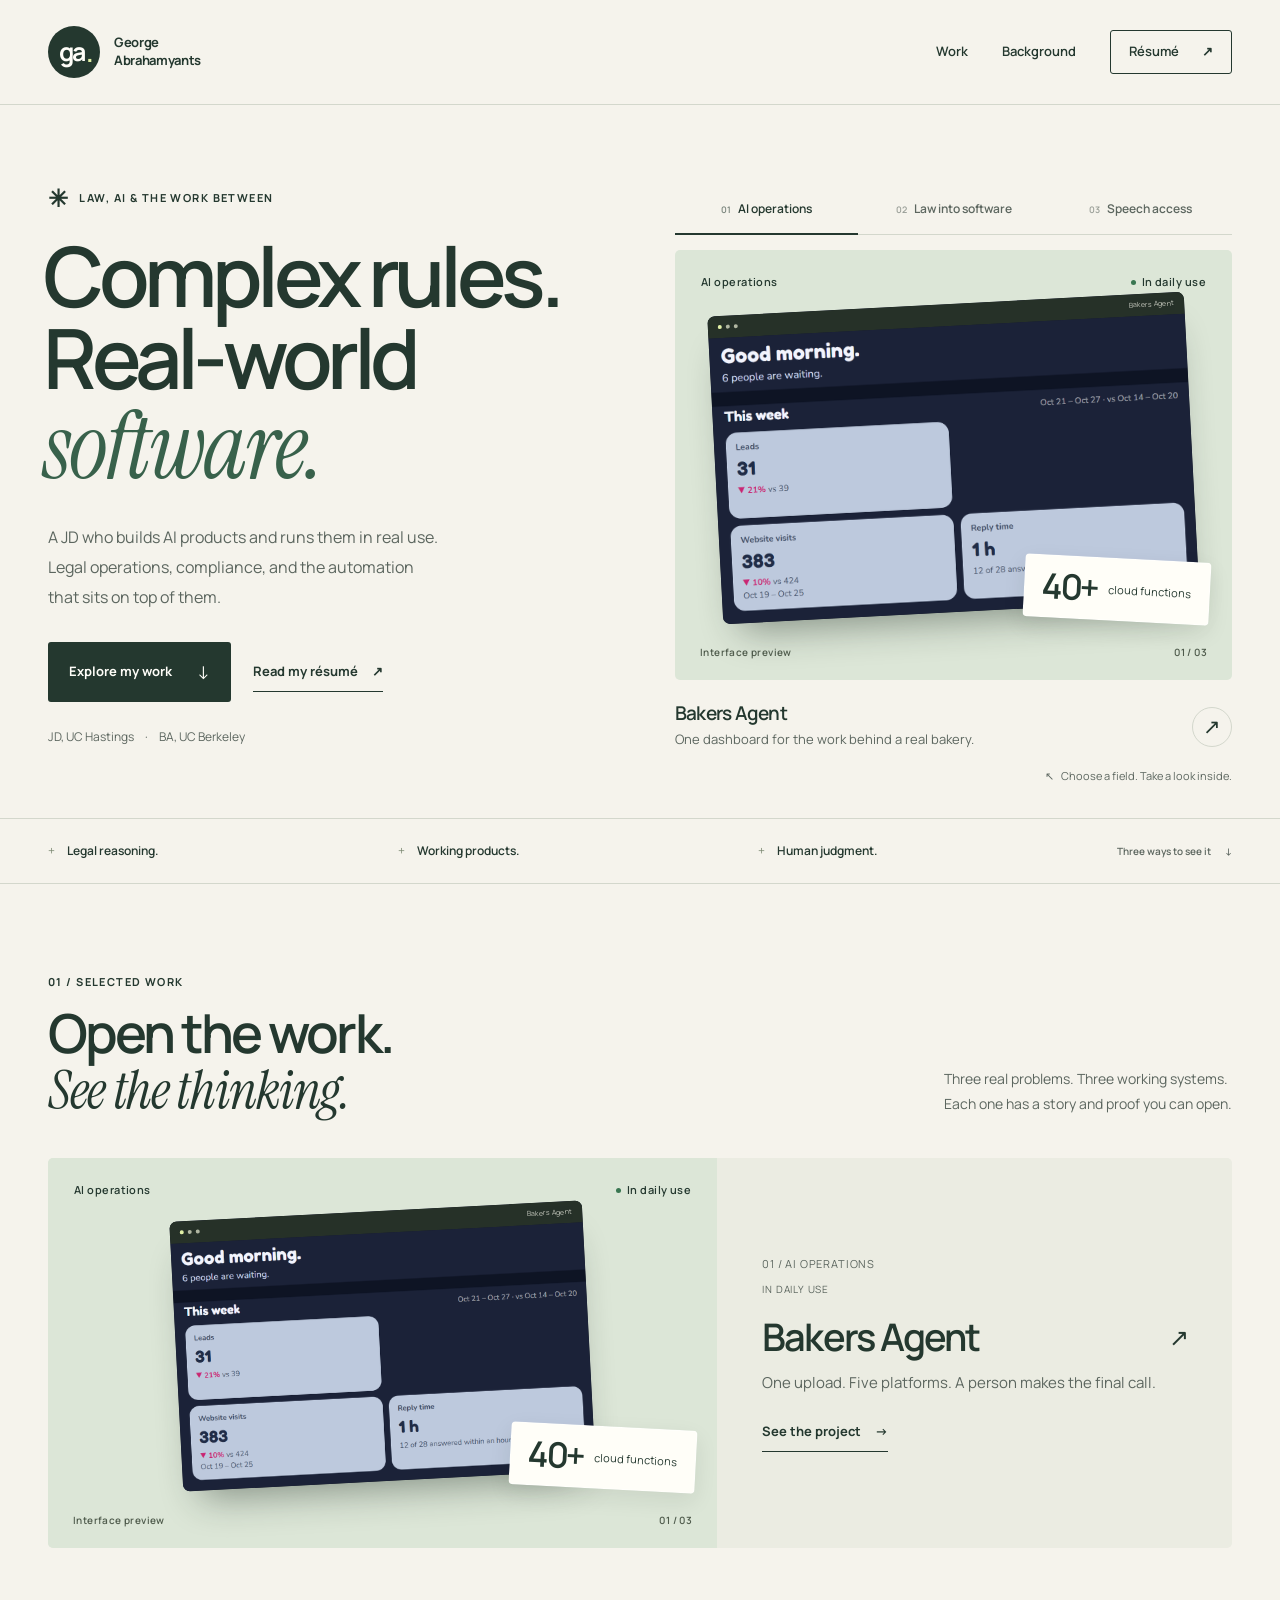
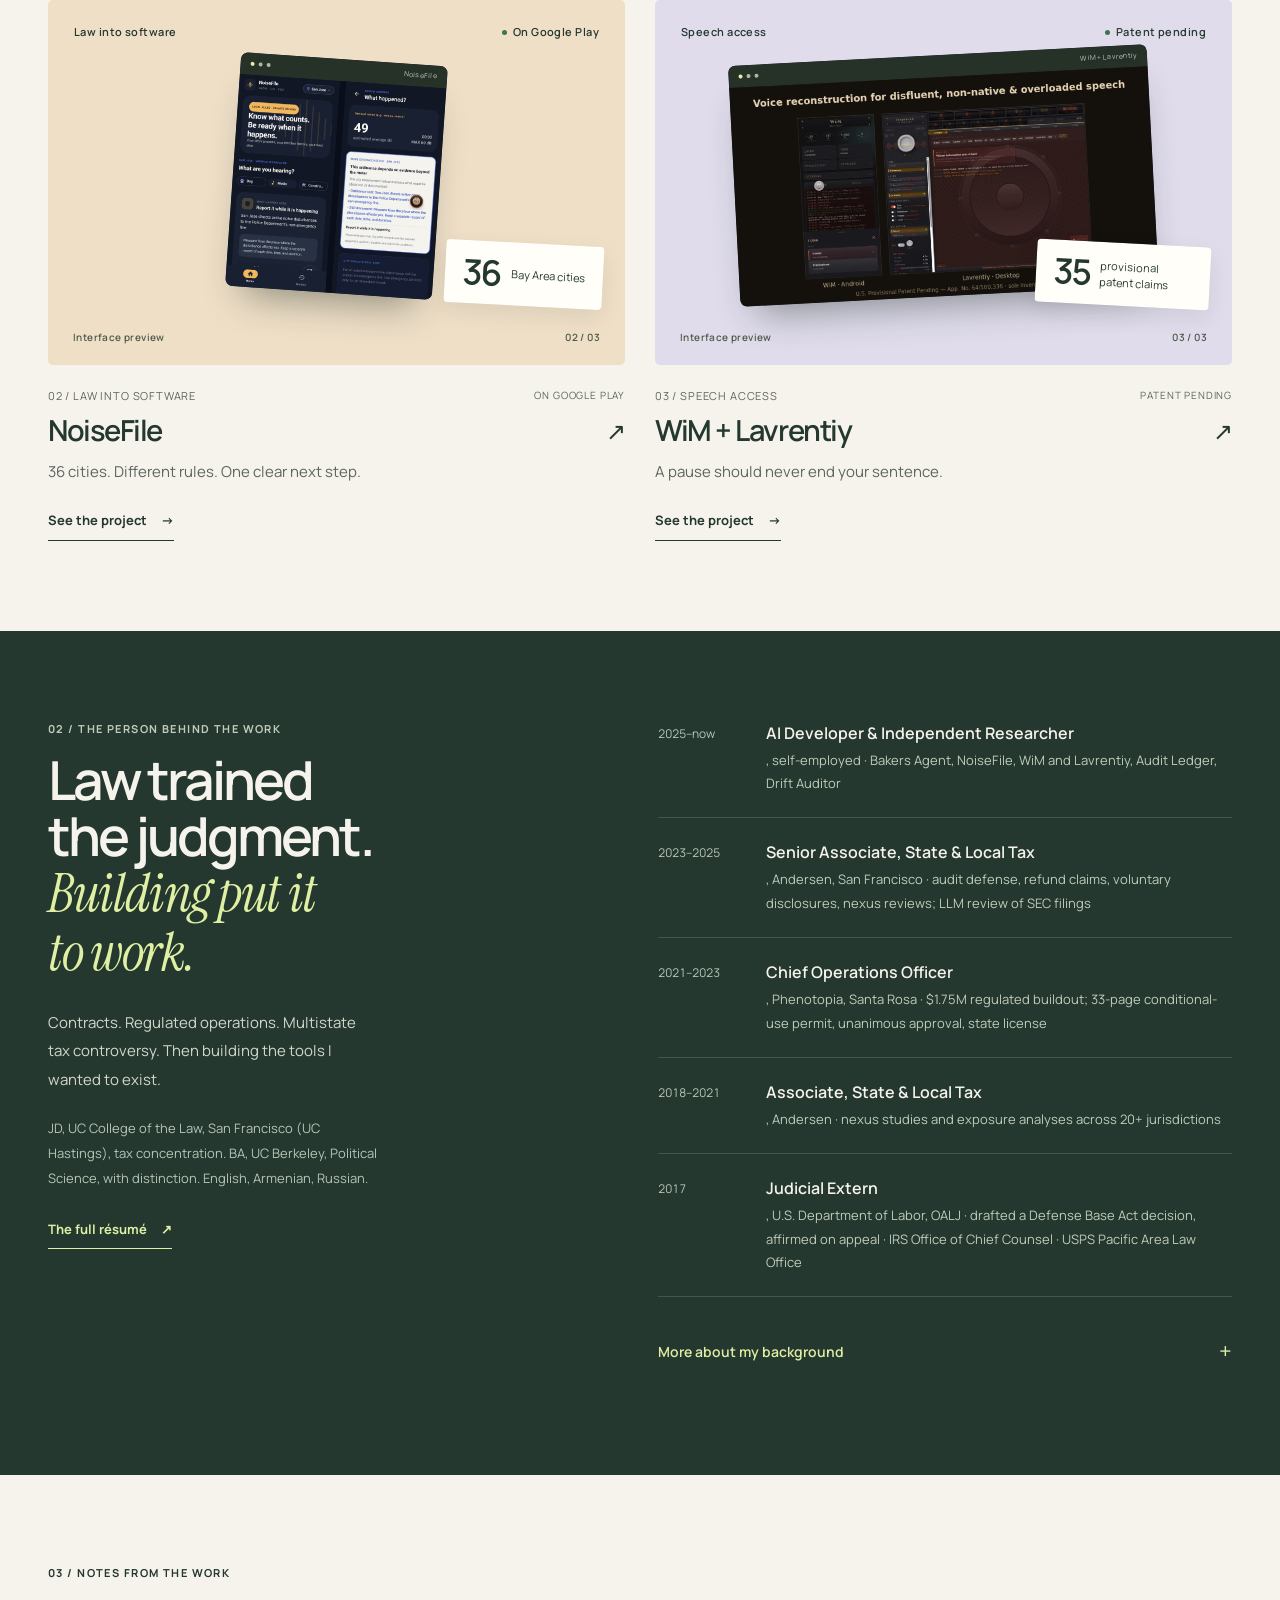
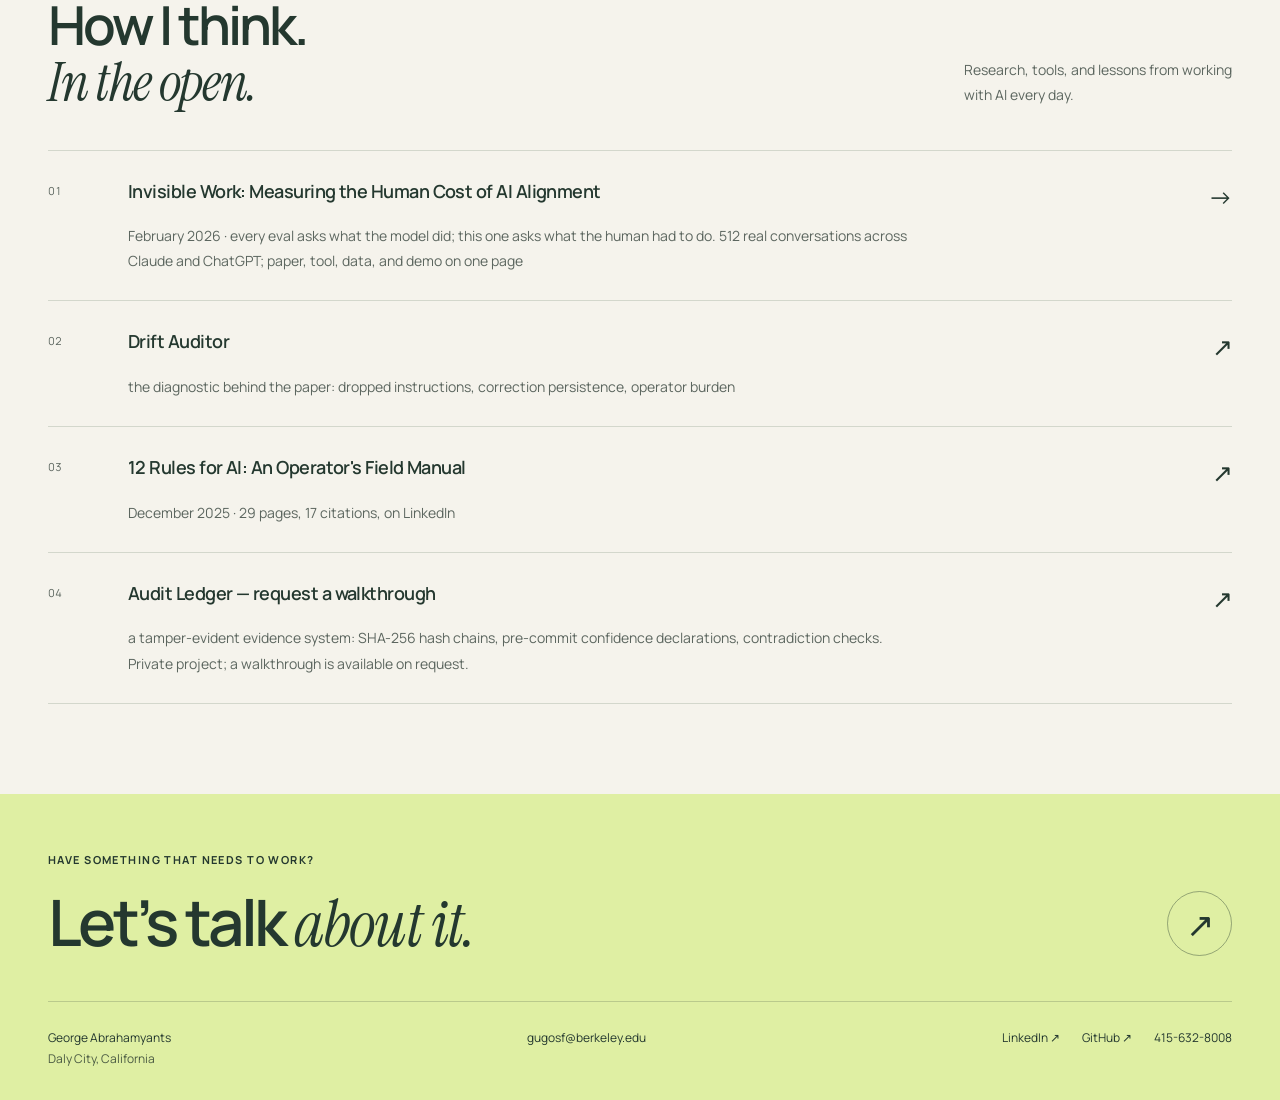
==== commit 525e6501: "Invisible Work: its own page (paper, method, finding chart, decisions, limits, proof); index links t" ====
--- a/index.html
+++ b/index.html
@@ -3,7 +3,7 @@
 <title>George Abrahamyants — Law, AI &amp; working software</title><meta name="description" content="A JD who builds AI products and runs them in real use. Legal operations, compliance, and the automation that sits on top of them."><meta name="theme-color" content="#f5f3ec"><meta name="portfolio-version" content="2026-10-29">
 <meta property="og:title" content="George Abrahamyants — Law, AI &amp; working software"><meta property="og:description" content="A JD who builds AI products and runs them in real use. Legal operations, compliance, and the automation that sits on top of them."><meta property="og:type" content="website">
 <link rel="icon" href="favicon.svg" type="image/svg+xml"><link rel="preload" href="fonts/manrope.ttf" as="font" type="font/ttf" crossorigin>
-<link rel="stylesheet" href="style.css?v=20261029"><script src="site.js?v=20261029" defer></script></head><body>
+<link rel="stylesheet" href="style.css?v=20261029b"><script src="site.js?v=20261029" defer></script></head><body>
 <a class="skip-link" href="#main">Skip to content</a><header class="site-header"><div class="shell nav-inner">
 <a href="index.html" class="brand" aria-label="George Abrahamyants home"><span class="monogram" aria-hidden="true">ga<span>.</span></span><span class="brand-name">George<br>Abrahamyants</span></a>
 <nav aria-label="Main navigation"><a href="#work">Work</a><a class="nav-about" href="#background">Background</a><a class="nav-resume" href="docs/George_Abrahamyants_Resume.pdf">Résumé <span aria-hidden="true">↗</span></a></nav>
@@ -33,7 +33,7 @@
 <div class="stage-art"><div class="screenshot-frame"><div class="frame-bar"><i></i><i></i><i></i><span>WiM + Lavrentiy</span></div><img src="img/wim.jpg" alt="Real WiM Android and Lavrentiy Windows interfaces for voice reconstruction" loading="lazy" width="1200" height="627"></div><div class="stage-metric"><strong>35</strong><span>provisional patent claims</span></div></div>
 <div class="stage-caption"><span>Interface preview</span><span aria-hidden="true">03 / 03</span></div></div></a><div class="project-card-copy"><div class="project-kicker"><span>03 / Speech access</span><span>Patent pending</span></div><h3><a href="wim.html">WiM + Lavrentiy<span aria-hidden="true">↗</span></a></h3><p>A pause should never end your sentence.</p><a class="text-link" href="wim.html">See the project <span aria-hidden="true">→</span></a></div></article></div></section>
 <section class="background-section section-space" id="background"><div class="shell background-grid"><div><p class="eyebrow">02 / THE PERSON BEHIND THE WORK</p><h2>Law trained<br>the judgment.<br><em>Building put it<br>to work.</em></h2><p class="background-brief">Contracts. Regulated operations. Multistate tax controversy. Then building the tools I wanted to exist.</p><p class="education">JD, UC College of the Law, San Francisco (UC Hastings), tax concentration. BA, UC Berkeley, Political Science, with distinction. English, Armenian, Russian.</p><a class="text-link" href="docs/George_Abrahamyants_Resume.pdf">The full résumé <span aria-hidden="true">↗</span></a></div><div class="career"><ol class="timeline"><li><span class="when">2025–now</span><div><b>AI Developer &amp; Independent Researcher</b>, self-employed · Bakers Agent, NoiseFile, WiM and Lavrentiy, Audit Ledger, Drift Auditor</div></li><li><span class="when">2023–2025</span><div><b>Senior Associate, State &amp; Local Tax</b>, Andersen, San Francisco · audit defense, refund claims, voluntary disclosures, nexus reviews; LLM review of SEC filings</div></li><li><span class="when">2021–2023</span><div><b>Chief Operations Officer</b>, Phenotopia, Santa Rosa · $1.75M regulated buildout; 33-page conditional-use permit, unanimous approval, state license</div></li><li><span class="when">2018–2021</span><div><b>Associate, State &amp; Local Tax</b>, Andersen · nexus studies and exposure analyses across 20+ jurisdictions</div></li><li><span class="when">2017</span><div><b>Judicial Extern</b>, U.S. Department of Labor, OALJ · drafted a Defense Base Act decision, affirmed on appeal · IRS Office of Chief Counsel · USPS Pacific Area Law Office</div></li></ol><details class="background-detail"><summary>More about my background <span aria-hidden="true">+</span></summary><div><p>Eight years in contracts, regulated operations, and multistate tax controversy, then two years building. At <b>Andersen</b> I managed audit defense, refund claims, voluntary disclosures, and nexus reviews for corporate and startup clients, and led engagements where the state tax treatment of major technology transactions was in dispute. As <b>COO of Phenotopia</b> I ran a $1.75 million regulated buildout through permits, construction, inspections, and opening, and took a 33-page conditional-use application through unanimous local approval and state licensing. As a judicial extern at the <b>U.S. Department of Labor</b> I drafted a Defense Base Act decision that was affirmed on appeal.</p></div></details></div></div></section>
-<section class="writing-section shell section-space" id="writing"><div class="section-heading"><div><p class="eyebrow">03 / NOTES FROM THE WORK</p><h2>How I think.<br><em>In the open.</em></h2></div><p>Research, tools, and lessons from working<br>with AI every day.</p></div><ol class="writing-list"><li><span class="writing-number">01</span><div><a href="https://github.com/gugosf114/drift-auditor/blob/main/docs/research/Invisible_Work.pdf">Invisible Work: Measuring the Human Cost of AI Alignment <span aria-hidden="true">↗</span></a><p>June 2026 · an operator-side metric for multi-turn drift, measured on 512 real conversations (37,536 messages) across Claude and ChatGPT; tool and demo public</p></div></li><li><span class="writing-number">02</span><div><a href="https://github.com/gugosf114/drift-auditor">Drift Auditor <span aria-hidden="true">↗</span></a><p>the diagnostic behind the paper: dropped instructions, correction persistence, operator burden</p></div></li><li><span class="writing-number">03</span><div><a href="https://www.linkedin.com/in/george-abrahamyan/details/publications/">12 Rules for AI: An Operator's Field Manual <span aria-hidden="true">↗</span></a><p>December 2025 · 29 pages, 17 citations, on LinkedIn</p></div></li><li><span class="writing-number">04</span><div><a href="mailto:gugosf@berkeley.edu?subject=Audit%20Ledger%20walkthrough">Audit Ledger — request a walkthrough <span aria-hidden="true">↗</span></a><p>a tamper-evident evidence system: SHA-256 hash chains, pre-commit confidence declarations, contradiction checks. Private project; a walkthrough is available on request.</p></div></li></ol></section>
+<section class="writing-section shell section-space" id="writing"><div class="section-heading"><div><p class="eyebrow">03 / NOTES FROM THE WORK</p><h2>How I think.<br><em>In the open.</em></h2></div><p>Research, tools, and lessons from working<br>with AI every day.</p></div><ol class="writing-list"><li><span class="writing-number">01</span><div><a href="invisible-work.html">Invisible Work: Measuring the Human Cost of AI Alignment <span aria-hidden="true">→</span></a><p>February 2026 · every eval asks what the model did; this one asks what the human had to do. 512 real conversations across Claude and ChatGPT; paper, tool, data, and demo on one page</p></div></li><li><span class="writing-number">02</span><div><a href="https://github.com/gugosf114/drift-auditor">Drift Auditor <span aria-hidden="true">↗</span></a><p>the diagnostic behind the paper: dropped instructions, correction persistence, operator burden</p></div></li><li><span class="writing-number">03</span><div><a href="https://www.linkedin.com/in/george-abrahamyan/details/publications/">12 Rules for AI: An Operator's Field Manual <span aria-hidden="true">↗</span></a><p>December 2025 · 29 pages, 17 citations, on LinkedIn</p></div></li><li><span class="writing-number">04</span><div><a href="mailto:gugosf@berkeley.edu?subject=Audit%20Ledger%20walkthrough">Audit Ledger — request a walkthrough <span aria-hidden="true">↗</span></a><p>a tamper-evident evidence system: SHA-256 hash chains, pre-commit confidence declarations, contradiction checks. Private project; a walkthrough is available on request.</p></div></li></ol></section>
 </main><footer class="site-footer" id="contact"><div class="shell">
 <p class="eyebrow">HAVE SOMETHING THAT NEEDS TO WORK?</p><div class="footer-invite"><h2>Let’s talk <em>about it.</em></h2><a class="round-link" href="mailto:gugosf@berkeley.edu" aria-label="Email George Abrahamyants">↗</a></div>
 <div class="footer-bottom"><span>George Abrahamyants<br><span class="muted">Daly City, California</span></span><a href="mailto:gugosf@berkeley.edu">gugosf@berkeley.edu</a><div><a href="https://www.linkedin.com/in/george-abrahamyan">LinkedIn ↗</a><a href="https://github.com/gugosf114">GitHub ↗</a><a href="tel:+14156328008">415-632-8008</a></div></div>
--- a/style.css
+++ b/style.css
@@ -46,3 +46,15 @@
 }
 @media(max-width:540px){.showcase-tabs button{min-width:0;white-space:normal}}
 @media(max-width:360px){.showcase-tabs button{font-size:10px}.showcase-tabs button span{display:none}}
+
+/* Invisible Work page (2026-10-29) */
+.case-paper .case-figure{background:var(--sage)}.stage-paper .screenshot-frame{width:58%;max-width:300px;transform:rotate(-3deg)}.stage-paper .screenshot-frame img{width:100%;max-height:300px;object-fit:cover;object-position:top}.stage-case.stage-paper .screenshot-frame img{max-height:280px}
+.method-grid{display:grid;grid-template-columns:repeat(3,1fr);gap:34px;margin-top:10px}.method-grid h3{font-size:15px;letter-spacing:-.01em;margin-bottom:10px}.method-grid p{font-size:14px;line-height:1.9;color:var(--muted)}
+.finding-section{padding:64px 0;border-top:1px solid var(--line)}.finding-section .section-heading h2{font-size:47px}
+.chart-figure{margin:0;background:var(--white);border:1px solid var(--line);border-radius:5px;padding:28px 30px 22px}.chart-title{display:flex;flex-direction:column;gap:6px;margin:0 0 14px;color:var(--ink)}.chart-title strong{font-size:15px;font-weight:600;letter-spacing:-.01em}.chart-title span{font-size:11px;color:var(--muted);line-height:1.6}
+.chart-legend{display:flex;gap:20px;font-size:11px;color:var(--muted);margin-bottom:10px}.chart-legend span{display:flex;align-items:center;gap:7px}.swatch{width:10px;height:10px;border-radius:2px;display:inline-block}.swatch.s1,.chart rect.s1{fill:#2a78d6;background:#2a78d6}.swatch.s2,.chart rect.s2{fill:#eb6834;background:#eb6834}
+.chart{width:100%;height:auto;display:block;font-family:var(--sans)}.chart-m{display:none}.chart rect{stroke:var(--white);stroke-width:2;paint-order:stroke}.chart rect:hover{opacity:.85}.chart .row-label{font-weight:600}
+.chart-table{margin-top:14px;font-size:12px;color:var(--muted)}.chart-table summary{cursor:pointer;font-weight:600;color:var(--ink);padding:6px 0}.chart-table table{width:100%;border-collapse:collapse;margin-top:8px}.chart-table th,.chart-table td{text-align:left;padding:8px 6px;border-bottom:1px solid var(--line);font-weight:400}.chart-table thead th{font-weight:600;color:var(--ink)}.chart-table td{font-variant-numeric:tabular-nums}
+.finding-copy{display:grid;grid-template-columns:1fr 1fr;gap:34px;margin-top:34px}.finding-copy h3{font-size:15px;margin-bottom:10px}.finding-copy p{font-size:14px;line-height:1.9;color:var(--muted)}.finding-quote{grid-column:1/-1;background:var(--lime);border-radius:5px;padding:26px 30px}.finding-quote p{color:var(--ink);font-size:17px;line-height:1.7;letter-spacing:-.01em;max-width:760px}
+@media(max-width:800px){.method-grid{grid-template-columns:1fr;gap:22px}.finding-section{padding:48px 0}.finding-section .section-heading h2{font-size:42px}.finding-copy{grid-template-columns:1fr;gap:22px}.stage-case.stage-paper .screenshot-frame{width:52%}}
+@media(max-width:540px){.chart-d{display:none}.chart-m{display:block}.chart-figure{padding:18px 14px 14px}.chart-title strong{font-size:14px}.finding-quote{padding:20px}.finding-quote p{font-size:15px}.stage-case.stage-paper .screenshot-frame{width:62%}.stage-case.stage-paper .screenshot-frame img{max-height:210px}.facts span{max-width:none}}
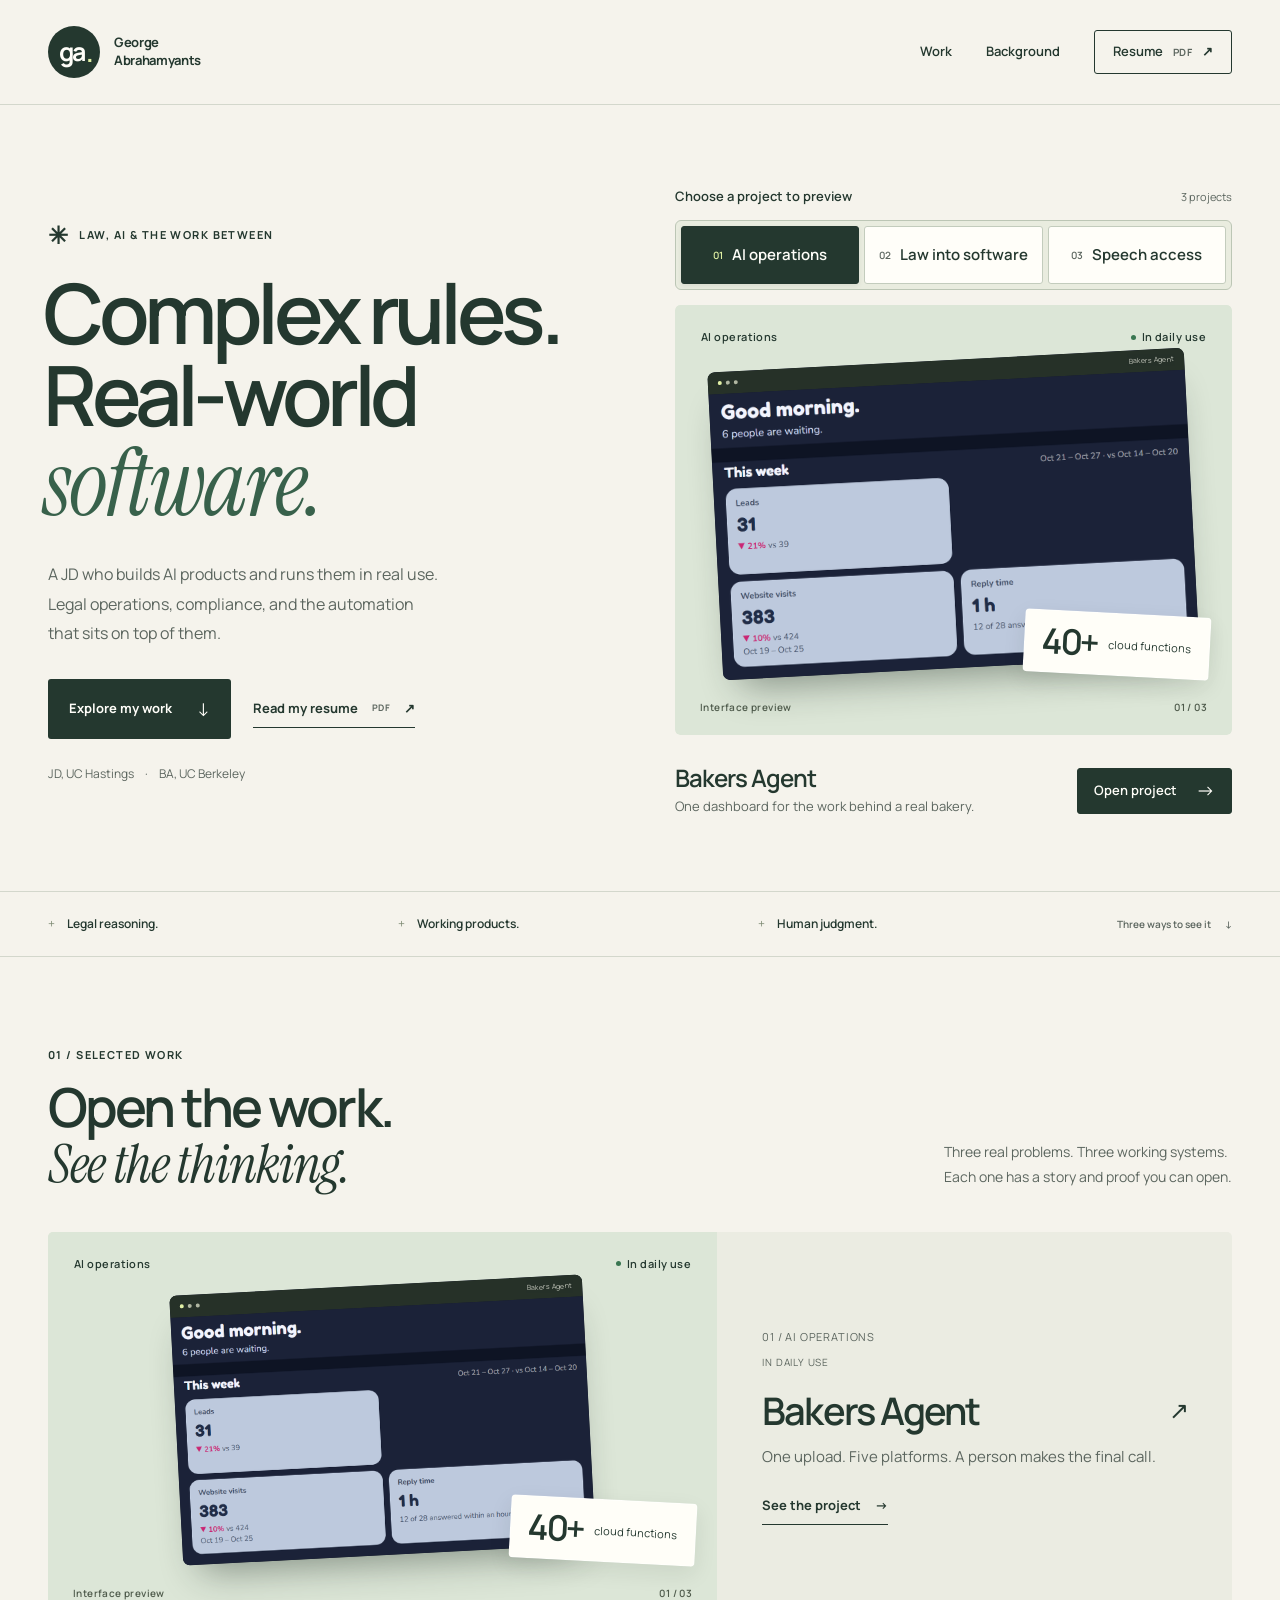
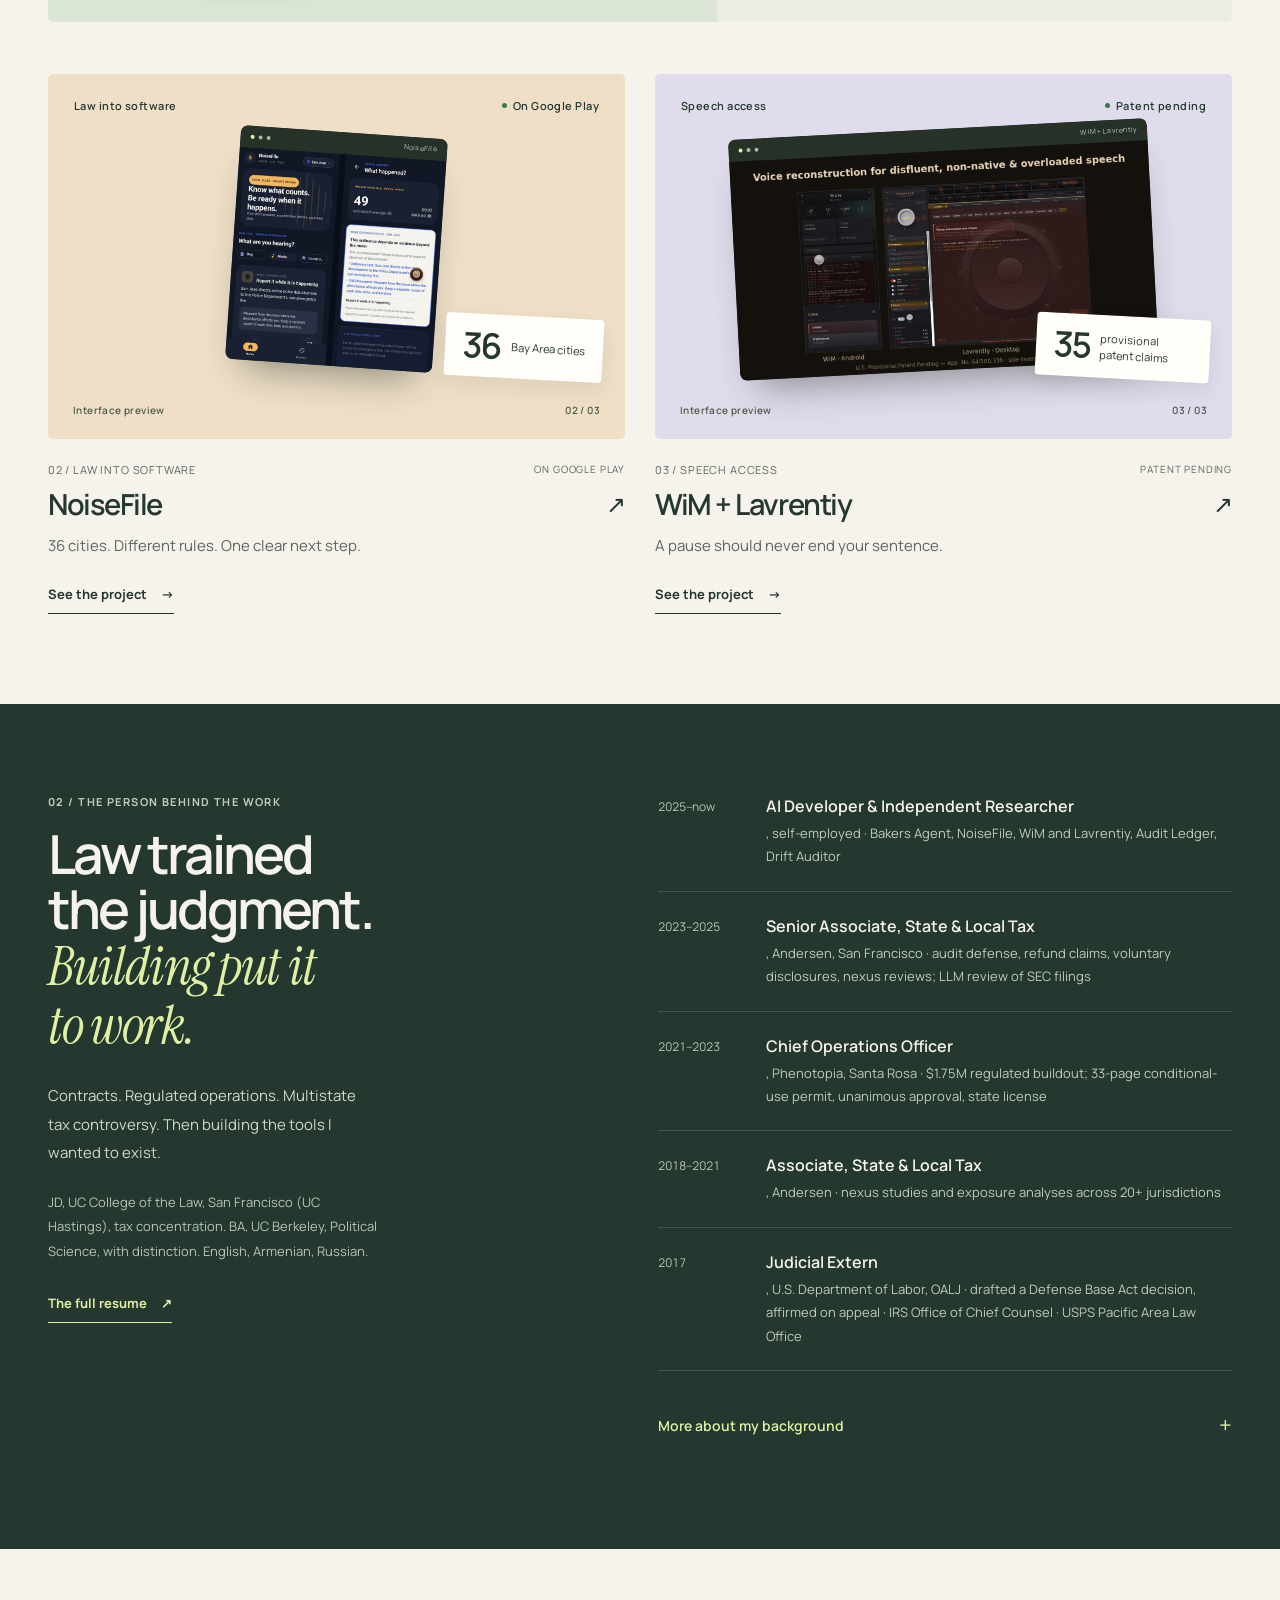
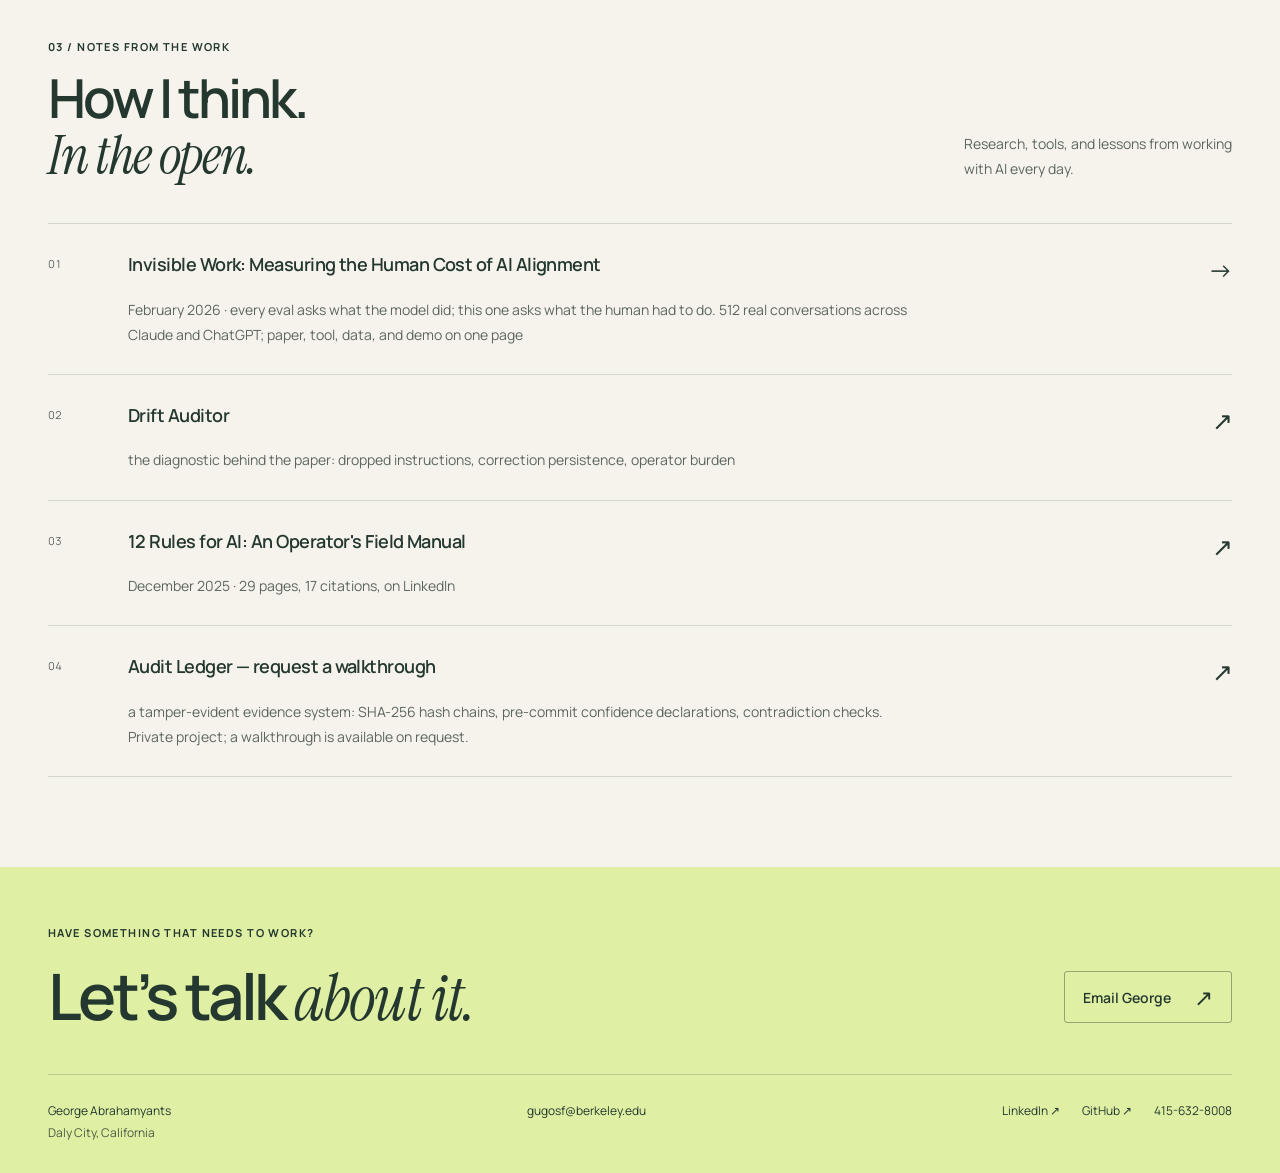
==== commit 496111ae: "Make portfolio controls and project locations clear" ====
--- a/index.html
+++ b/index.html
@@ -1,42 +1,43 @@
-<!doctype html>
-<html lang="en"><head><meta charset="utf-8"><meta name="viewport" content="width=device-width, initial-scale=1">
-<title>George Abrahamyants — Law, AI &amp; working software</title><meta name="description" content="A JD who builds AI products and runs them in real use. Legal operations, compliance, and the automation that sits on top of them."><meta name="theme-color" content="#f5f3ec"><meta name="portfolio-version" content="2026-10-29">
-<meta property="og:title" content="George Abrahamyants — Law, AI &amp; working software"><meta property="og:description" content="A JD who builds AI products and runs them in real use. Legal operations, compliance, and the automation that sits on top of them."><meta property="og:type" content="website">
-<link rel="icon" href="favicon.svg" type="image/svg+xml"><link rel="preload" href="fonts/manrope.ttf" as="font" type="font/ttf" crossorigin>
-<link rel="stylesheet" href="style.css?v=20261029b"><script src="site.js?v=20261029" defer></script></head><body>
+<!DOCTYPE html>
+
+<html lang="en"><head><meta charset="utf-8"/><meta content="width=device-width, initial-scale=1" name="viewport"/>
+<title>George Abrahamyants — Law, AI &amp; working software</title><meta content="A JD who builds AI products and runs them in real use. Legal operations, compliance, and the automation that sits on top of them." name="description"/><meta content="#f5f3ec" name="theme-color"/><meta content="2026-10-29-controls" name="portfolio-version"/>
+<meta content="George Abrahamyants — Law, AI &amp; working software" property="og:title"/><meta content="A JD who builds AI products and runs them in real use. Legal operations, compliance, and the automation that sits on top of them." property="og:description"/><meta content="website" property="og:type"/>
+<link href="favicon.svg" rel="icon" type="image/svg+xml"/><link as="font" crossorigin="" href="fonts/manrope.ttf" rel="preload" type="font/ttf"/>
+<link href="style.css?v=20261029-controls" rel="stylesheet"/><script defer="" src="site.js?v=20261029-controls"></script></head><body>
 <a class="skip-link" href="#main">Skip to content</a><header class="site-header"><div class="shell nav-inner">
-<a href="index.html" class="brand" aria-label="George Abrahamyants home"><span class="monogram" aria-hidden="true">ga<span>.</span></span><span class="brand-name">George<br>Abrahamyants</span></a>
-<nav aria-label="Main navigation"><a href="#work">Work</a><a class="nav-about" href="#background">Background</a><a class="nav-resume" href="docs/George_Abrahamyants_Resume.pdf">Résumé <span aria-hidden="true">↗</span></a></nav>
+<a aria-label="George Abrahamyants home" class="brand" href="index.html"><span aria-hidden="true" class="monogram">ga<span>.</span></span><span class="brand-name">George<br/>Abrahamyants</span></a>
+<nav aria-label="Main navigation"><a href="#work">Work</a><a class="nav-about" href="#background">Background</a><a aria-label="Open resume PDF" class="nav-resume" href="docs/George_Abrahamyants_Resume.pdf">Resume <span class="file-format">PDF</span><span aria-hidden="true">↗</span></a></nav>
 </div></header>
 <main id="main">
-<section class="hero shell" aria-labelledby="hero-title"><div class="hero-copy"><p class="eyebrow"><span class="tiny-cross" aria-hidden="true">✳</span> LAW, AI & THE WORK BETWEEN</p>
-<h1 id="hero-title">Complex rules.<br>Real-world<br><em>software.</em></h1><p class="hero-intro">A JD who builds AI products and runs them in real use. Legal operations, compliance, and the automation that sits on top of them.</p><div class="hero-actions"><a class="button button-dark" href="#work">Explore my work <span aria-hidden="true">↓</span></a><a class="text-link" href="docs/George_Abrahamyants_Resume.pdf">Read my résumé <span aria-hidden="true">↗</span></a></div><p class="hero-byline">JD, UC Hastings <span>·</span> BA, UC Berkeley</p></div>
-<div class="showcase" data-tab-group><div class="showcase-tabs" role="tablist" aria-label="Preview a project"><button type="button" role="tab" id="tab-bakers" aria-controls="preview-bakers" aria-selected="true"><span>01</span> AI operations</button><button type="button" role="tab" id="tab-noise" aria-controls="preview-noise" aria-selected="false"><span>02</span> Law into software</button><button type="button" role="tab" id="tab-wim" aria-controls="preview-wim" aria-selected="false"><span>03</span> Speech access</button></div><section class="showcase-panel" role="tabpanel" id="preview-bakers" aria-labelledby="tab-bakers"><div class="product-stage sage stage-bakers stage-hero">
+<section aria-labelledby="hero-title" class="hero shell"><div class="hero-copy"><p class="eyebrow"><span aria-hidden="true" class="tiny-cross">✳</span> LAW, AI &amp; THE WORK BETWEEN</p>
+<h1 id="hero-title">Complex rules.<br/>Real-world<br/><em>software.</em></h1><p class="hero-intro">A JD who builds AI products and runs them in real use. Legal operations, compliance, and the automation that sits on top of them.</p><div class="hero-actions"><a class="button button-dark" href="#work">Explore my work <span aria-hidden="true">↓</span></a><a class="text-link" href="docs/George_Abrahamyants_Resume.pdf">Read my resume <span class="file-format">PDF</span><span aria-hidden="true">↗</span></a></div><p class="hero-byline">JD, UC Hastings <span>·</span> BA, UC Berkeley</p></div>
+<div class="showcase" data-tab-group=""><div class="preview-instruction"><span>Choose a project to preview</span><span class="preview-count">3 projects</span></div><div aria-label="Preview a project" class="showcase-tabs" role="tablist"><button aria-controls="preview-bakers" aria-selected="true" id="tab-bakers" role="tab" type="button"><span aria-hidden="true" class="tab-index">01</span><span class="tab-label">AI operations</span></button><button aria-controls="preview-noise" aria-selected="false" id="tab-noise" role="tab" type="button"><span aria-hidden="true" class="tab-index">02</span><span class="tab-label">Law into software</span></button><button aria-controls="preview-wim" aria-selected="false" id="tab-wim" role="tab" type="button"><span aria-hidden="true" class="tab-index">03</span><span class="tab-label">Speech access</span></button></div><section aria-labelledby="tab-bakers" class="showcase-panel" id="preview-bakers" role="tabpanel"><a aria-label="Open Bakers Agent project page" class="preview-art-link" href="bakers-agent.html"><div class="product-stage sage stage-bakers stage-hero">
 <div class="stage-topline"><span>AI operations</span><span class="stage-dot">In daily use</span></div>
-<div class="stage-art"><div class="screenshot-frame"><div class="frame-bar"><i></i><i></i><i></i><span>Bakers Agent</span></div><img src="img/bakers-agent.png" alt="Real Bakers Agent dashboard showing leads, website visits, and reply time" fetchpriority="high" width="1200" height="721"></div><div class="stage-metric"><strong>40+</strong><span>cloud functions</span></div></div>
-<div class="stage-caption"><span>Interface preview</span><span aria-hidden="true">01 / 03</span></div></div><div class="showcase-caption"><div><h2>Bakers Agent</h2><p>One dashboard for the work behind a real bakery.</p></div><a class="preview-open" href="bakers-agent.html" aria-label="Explore Bakers Agent">↗</a></div></section><section class="showcase-panel" role="tabpanel" id="preview-noise" aria-labelledby="tab-noise"><div class="product-stage sand stage-noise stage-hero">
+<div class="stage-art"><div class="screenshot-frame"><div class="frame-bar"><i></i><i></i><i></i><span>Bakers Agent</span></div><img alt="Real Bakers Agent dashboard showing leads, website visits, and reply time" fetchpriority="high" height="721" src="img/bakers-agent.png" width="1200"/></div><div class="stage-metric"><strong>40+</strong><span>cloud functions</span></div></div>
+<div class="stage-caption"><span>Interface preview</span><span aria-hidden="true">01 / 03</span></div></div></a><div class="showcase-caption"><div><h2>Bakers Agent</h2><p>One dashboard for the work behind a real bakery.</p></div><a aria-label="Open Bakers Agent project page" class="preview-open" href="bakers-agent.html">Open project <span aria-hidden="true">→</span></a></div></section><section aria-labelledby="tab-noise" class="showcase-panel" id="preview-noise" role="tabpanel"><a aria-label="Open NoiseFile project page" class="preview-art-link" href="noisefile.html"><div class="product-stage sand stage-noise stage-hero">
 <div class="stage-topline"><span>Law into software</span><span class="stage-dot">On Google Play</span></div>
-<div class="stage-art"><div class="screenshot-frame"><div class="frame-bar"><i></i><i></i><i></i><span>NoiseFile</span></div><img src="img/noisefile.jpg" alt="Real NoiseFile screens showing a city workflow and the evidence needed for a noise complaint" fetchpriority="high" width="1368" height="1400"></div><div class="stage-metric"><strong>36</strong><span>Bay Area cities</span></div></div>
-<div class="stage-caption"><span>Interface preview</span><span aria-hidden="true">02 / 03</span></div></div><div class="showcase-caption"><div><h2>NoiseFile</h2><p>Municipal codes become a process someone can follow.</p></div><a class="preview-open" href="noisefile.html" aria-label="Explore NoiseFile">↗</a></div></section><section class="showcase-panel" role="tabpanel" id="preview-wim" aria-labelledby="tab-wim"><div class="product-stage lilac stage-wim stage-hero">
+<div class="stage-art"><div class="screenshot-frame"><div class="frame-bar"><i></i><i></i><i></i><span>NoiseFile</span></div><img alt="Real NoiseFile screens showing a city workflow and the evidence needed for a noise complaint" fetchpriority="high" height="1400" src="img/noisefile.jpg" width="1368"/></div><div class="stage-metric"><strong>36</strong><span>Bay Area cities</span></div></div>
+<div class="stage-caption"><span>Interface preview</span><span aria-hidden="true">02 / 03</span></div></div></a><div class="showcase-caption"><div><h2>NoiseFile</h2><p>Municipal codes become a process someone can follow.</p></div><a aria-label="Open NoiseFile project page" class="preview-open" href="noisefile.html">Open project <span aria-hidden="true">→</span></a></div></section><section aria-labelledby="tab-wim" class="showcase-panel" id="preview-wim" role="tabpanel"><a aria-label="Open WiM + Lavrentiy project page" class="preview-art-link" href="wim.html"><div class="product-stage lilac stage-wim stage-hero">
 <div class="stage-topline"><span>Speech access</span><span class="stage-dot">Patent pending</span></div>
-<div class="stage-art"><div class="screenshot-frame"><div class="frame-bar"><i></i><i></i><i></i><span>WiM + Lavrentiy</span></div><img src="img/wim.jpg" alt="Real WiM Android and Lavrentiy Windows interfaces for voice reconstruction" fetchpriority="high" width="1200" height="627"></div><div class="stage-metric"><strong>35</strong><span>provisional patent claims</span></div></div>
-<div class="stage-caption"><span>Interface preview</span><span aria-hidden="true">03 / 03</span></div></div><div class="showcase-caption"><div><h2>WiM + Lavrentiy</h2><p>One speech system, built for Android and Windows.</p></div><a class="preview-open" href="wim.html" aria-label="Explore WiM + Lavrentiy">↗</a></div></section><p class="interaction-hint"><span aria-hidden="true">↖</span> Choose a field. Take a look inside.</p></div></section>
+<div class="stage-art"><div class="screenshot-frame"><div class="frame-bar"><i></i><i></i><i></i><span>WiM + Lavrentiy</span></div><img alt="Real WiM Android and Lavrentiy Windows interfaces for voice reconstruction" fetchpriority="high" height="627" src="img/wim.jpg" width="1200"/></div><div class="stage-metric"><strong>35</strong><span>provisional patent claims</span></div></div>
+<div class="stage-caption"><span>Interface preview</span><span aria-hidden="true">03 / 03</span></div></div></a><div class="showcase-caption"><div><h2>WiM + Lavrentiy</h2><p>One speech system, built for Android and Windows.</p></div><a aria-label="Open WiM + Lavrentiy project page" class="preview-open" href="wim.html">Open project <span aria-hidden="true">→</span></a></div></section></div></section>
 <div class="principle-strip"><div class="shell"><span>Legal reasoning.</span><span>Working products.</span><span>Human judgment.</span><a href="#work">Three ways to see it <span aria-hidden="true">↓</span></a></div></div>
-<section class="work-section shell section-space" id="work" aria-labelledby="work-title"><div class="section-heading"><div><p class="eyebrow">01 / SELECTED WORK</p><h2 id="work-title">Open the work.<br><em>See the thinking.</em></h2></div><p>Three real problems. Three working systems.<br>Each one has a story and proof you can open.</p></div><div class="projects-grid"><article class="project-card"><a class="project-art-link" href="bakers-agent.html" aria-label="Explore Bakers Agent"><div class="product-stage sage stage-bakers stage-card">
+<section aria-labelledby="work-title" class="work-section shell section-space" id="work"><div class="section-heading"><div><p class="eyebrow">01 / SELECTED WORK</p><h2 id="work-title">Open the work.<br/><em>See the thinking.</em></h2></div><p>Three real problems. Three working systems.<br/>Each one has a story and proof you can open.</p></div><div class="projects-grid"><article class="project-card"><a aria-label="Explore Bakers Agent" class="project-art-link" href="bakers-agent.html"><div class="product-stage sage stage-bakers stage-card">
 <div class="stage-topline"><span>AI operations</span><span class="stage-dot">In daily use</span></div>
-<div class="stage-art"><div class="screenshot-frame"><div class="frame-bar"><i></i><i></i><i></i><span>Bakers Agent</span></div><img src="img/bakers-agent.png" alt="Real Bakers Agent dashboard showing leads, website visits, and reply time" loading="lazy" width="1200" height="721"></div><div class="stage-metric"><strong>40+</strong><span>cloud functions</span></div></div>
-<div class="stage-caption"><span>Interface preview</span><span aria-hidden="true">01 / 03</span></div></div></a><div class="project-card-copy"><div class="project-kicker"><span>01 / AI operations</span><span>In daily use</span></div><h3><a href="bakers-agent.html">Bakers Agent<span aria-hidden="true">↗</span></a></h3><p>One upload. Five platforms. A person makes the final call.</p><a class="text-link" href="bakers-agent.html">See the project <span aria-hidden="true">→</span></a></div></article><article class="project-card"><a class="project-art-link" href="noisefile.html" aria-label="Explore NoiseFile"><div class="product-stage sand stage-noise stage-card">
+<div class="stage-art"><div class="screenshot-frame"><div class="frame-bar"><i></i><i></i><i></i><span>Bakers Agent</span></div><img alt="Real Bakers Agent dashboard showing leads, website visits, and reply time" height="721" loading="lazy" src="img/bakers-agent.png" width="1200"/></div><div class="stage-metric"><strong>40+</strong><span>cloud functions</span></div></div>
+<div class="stage-caption"><span>Interface preview</span><span aria-hidden="true">01 / 03</span></div></div></a><div class="project-card-copy"><div class="project-kicker"><span>01 / AI operations</span><span>In daily use</span></div><h3><a href="bakers-agent.html">Bakers Agent<span aria-hidden="true">↗</span></a></h3><p>One upload. Five platforms. A person makes the final call.</p><a class="text-link" href="bakers-agent.html">See the project <span aria-hidden="true">→</span></a></div></article><article class="project-card"><a aria-label="Explore NoiseFile" class="project-art-link" href="noisefile.html"><div class="product-stage sand stage-noise stage-card">
 <div class="stage-topline"><span>Law into software</span><span class="stage-dot">On Google Play</span></div>
-<div class="stage-art"><div class="screenshot-frame"><div class="frame-bar"><i></i><i></i><i></i><span>NoiseFile</span></div><img src="img/noisefile.jpg" alt="Real NoiseFile screens showing a city workflow and the evidence needed for a noise complaint" loading="lazy" width="1368" height="1400"></div><div class="stage-metric"><strong>36</strong><span>Bay Area cities</span></div></div>
-<div class="stage-caption"><span>Interface preview</span><span aria-hidden="true">02 / 03</span></div></div></a><div class="project-card-copy"><div class="project-kicker"><span>02 / Law into software</span><span>On Google Play</span></div><h3><a href="noisefile.html">NoiseFile<span aria-hidden="true">↗</span></a></h3><p>36 cities. Different rules. One clear next step.</p><a class="text-link" href="noisefile.html">See the project <span aria-hidden="true">→</span></a></div></article><article class="project-card"><a class="project-art-link" href="wim.html" aria-label="Explore WiM + Lavrentiy"><div class="product-stage lilac stage-wim stage-card">
+<div class="stage-art"><div class="screenshot-frame"><div class="frame-bar"><i></i><i></i><i></i><span>NoiseFile</span></div><img alt="Real NoiseFile screens showing a city workflow and the evidence needed for a noise complaint" height="1400" loading="lazy" src="img/noisefile.jpg" width="1368"/></div><div class="stage-metric"><strong>36</strong><span>Bay Area cities</span></div></div>
+<div class="stage-caption"><span>Interface preview</span><span aria-hidden="true">02 / 03</span></div></div></a><div class="project-card-copy"><div class="project-kicker"><span>02 / Law into software</span><span>On Google Play</span></div><h3><a href="noisefile.html">NoiseFile<span aria-hidden="true">↗</span></a></h3><p>36 cities. Different rules. One clear next step.</p><a class="text-link" href="noisefile.html">See the project <span aria-hidden="true">→</span></a></div></article><article class="project-card"><a aria-label="Explore WiM + Lavrentiy" class="project-art-link" href="wim.html"><div class="product-stage lilac stage-wim stage-card">
 <div class="stage-topline"><span>Speech access</span><span class="stage-dot">Patent pending</span></div>
-<div class="stage-art"><div class="screenshot-frame"><div class="frame-bar"><i></i><i></i><i></i><span>WiM + Lavrentiy</span></div><img src="img/wim.jpg" alt="Real WiM Android and Lavrentiy Windows interfaces for voice reconstruction" loading="lazy" width="1200" height="627"></div><div class="stage-metric"><strong>35</strong><span>provisional patent claims</span></div></div>
+<div class="stage-art"><div class="screenshot-frame"><div class="frame-bar"><i></i><i></i><i></i><span>WiM + Lavrentiy</span></div><img alt="Real WiM Android and Lavrentiy Windows interfaces for voice reconstruction" height="627" loading="lazy" src="img/wim.jpg" width="1200"/></div><div class="stage-metric"><strong>35</strong><span>provisional patent claims</span></div></div>
 <div class="stage-caption"><span>Interface preview</span><span aria-hidden="true">03 / 03</span></div></div></a><div class="project-card-copy"><div class="project-kicker"><span>03 / Speech access</span><span>Patent pending</span></div><h3><a href="wim.html">WiM + Lavrentiy<span aria-hidden="true">↗</span></a></h3><p>A pause should never end your sentence.</p><a class="text-link" href="wim.html">See the project <span aria-hidden="true">→</span></a></div></article></div></section>
-<section class="background-section section-space" id="background"><div class="shell background-grid"><div><p class="eyebrow">02 / THE PERSON BEHIND THE WORK</p><h2>Law trained<br>the judgment.<br><em>Building put it<br>to work.</em></h2><p class="background-brief">Contracts. Regulated operations. Multistate tax controversy. Then building the tools I wanted to exist.</p><p class="education">JD, UC College of the Law, San Francisco (UC Hastings), tax concentration. BA, UC Berkeley, Political Science, with distinction. English, Armenian, Russian.</p><a class="text-link" href="docs/George_Abrahamyants_Resume.pdf">The full résumé <span aria-hidden="true">↗</span></a></div><div class="career"><ol class="timeline"><li><span class="when">2025–now</span><div><b>AI Developer &amp; Independent Researcher</b>, self-employed · Bakers Agent, NoiseFile, WiM and Lavrentiy, Audit Ledger, Drift Auditor</div></li><li><span class="when">2023–2025</span><div><b>Senior Associate, State &amp; Local Tax</b>, Andersen, San Francisco · audit defense, refund claims, voluntary disclosures, nexus reviews; LLM review of SEC filings</div></li><li><span class="when">2021–2023</span><div><b>Chief Operations Officer</b>, Phenotopia, Santa Rosa · $1.75M regulated buildout; 33-page conditional-use permit, unanimous approval, state license</div></li><li><span class="when">2018–2021</span><div><b>Associate, State &amp; Local Tax</b>, Andersen · nexus studies and exposure analyses across 20+ jurisdictions</div></li><li><span class="when">2017</span><div><b>Judicial Extern</b>, U.S. Department of Labor, OALJ · drafted a Defense Base Act decision, affirmed on appeal · IRS Office of Chief Counsel · USPS Pacific Area Law Office</div></li></ol><details class="background-detail"><summary>More about my background <span aria-hidden="true">+</span></summary><div><p>Eight years in contracts, regulated operations, and multistate tax controversy, then two years building. At <b>Andersen</b> I managed audit defense, refund claims, voluntary disclosures, and nexus reviews for corporate and startup clients, and led engagements where the state tax treatment of major technology transactions was in dispute. As <b>COO of Phenotopia</b> I ran a $1.75 million regulated buildout through permits, construction, inspections, and opening, and took a 33-page conditional-use application through unanimous local approval and state licensing. As a judicial extern at the <b>U.S. Department of Labor</b> I drafted a Defense Base Act decision that was affirmed on appeal.</p></div></details></div></div></section>
-<section class="writing-section shell section-space" id="writing"><div class="section-heading"><div><p class="eyebrow">03 / NOTES FROM THE WORK</p><h2>How I think.<br><em>In the open.</em></h2></div><p>Research, tools, and lessons from working<br>with AI every day.</p></div><ol class="writing-list"><li><span class="writing-number">01</span><div><a href="invisible-work.html">Invisible Work: Measuring the Human Cost of AI Alignment <span aria-hidden="true">→</span></a><p>February 2026 · every eval asks what the model did; this one asks what the human had to do. 512 real conversations across Claude and ChatGPT; paper, tool, data, and demo on one page</p></div></li><li><span class="writing-number">02</span><div><a href="https://github.com/gugosf114/drift-auditor">Drift Auditor <span aria-hidden="true">↗</span></a><p>the diagnostic behind the paper: dropped instructions, correction persistence, operator burden</p></div></li><li><span class="writing-number">03</span><div><a href="https://www.linkedin.com/in/george-abrahamyan/details/publications/">12 Rules for AI: An Operator's Field Manual <span aria-hidden="true">↗</span></a><p>December 2025 · 29 pages, 17 citations, on LinkedIn</p></div></li><li><span class="writing-number">04</span><div><a href="mailto:gugosf@berkeley.edu?subject=Audit%20Ledger%20walkthrough">Audit Ledger — request a walkthrough <span aria-hidden="true">↗</span></a><p>a tamper-evident evidence system: SHA-256 hash chains, pre-commit confidence declarations, contradiction checks. Private project; a walkthrough is available on request.</p></div></li></ol></section>
+<section class="background-section section-space" id="background"><div class="shell background-grid"><div><p class="eyebrow">02 / THE PERSON BEHIND THE WORK</p><h2>Law trained<br/>the judgment.<br/><em>Building put it<br/>to work.</em></h2><p class="background-brief">Contracts. Regulated operations. Multistate tax controversy. Then building the tools I wanted to exist.</p><p class="education">JD, UC College of the Law, San Francisco (UC Hastings), tax concentration. BA, UC Berkeley, Political Science, with distinction. English, Armenian, Russian.</p><a class="text-link" href="docs/George_Abrahamyants_Resume.pdf">The full resume <span aria-hidden="true">↗</span></a></div><div class="career"><ol class="timeline"><li><span class="when">2025–now</span><div><b>AI Developer &amp; Independent Researcher</b>, self-employed · Bakers Agent, NoiseFile, WiM and Lavrentiy, Audit Ledger, Drift Auditor</div></li><li><span class="when">2023–2025</span><div><b>Senior Associate, State &amp; Local Tax</b>, Andersen, San Francisco · audit defense, refund claims, voluntary disclosures, nexus reviews; LLM review of SEC filings</div></li><li><span class="when">2021–2023</span><div><b>Chief Operations Officer</b>, Phenotopia, Santa Rosa · $1.75M regulated buildout; 33-page conditional-use permit, unanimous approval, state license</div></li><li><span class="when">2018–2021</span><div><b>Associate, State &amp; Local Tax</b>, Andersen · nexus studies and exposure analyses across 20+ jurisdictions</div></li><li><span class="when">2017</span><div><b>Judicial Extern</b>, U.S. Department of Labor, OALJ · drafted a Defense Base Act decision, affirmed on appeal · IRS Office of Chief Counsel · USPS Pacific Area Law Office</div></li></ol><details class="background-detail"><summary>More about my background <span aria-hidden="true">+</span></summary><div><p>Eight years in contracts, regulated operations, and multistate tax controversy, then two years building. At <b>Andersen</b> I managed audit defense, refund claims, voluntary disclosures, and nexus reviews for corporate and startup clients, and led engagements where the state tax treatment of major technology transactions was in dispute. As <b>COO of Phenotopia</b> I ran a $1.75 million regulated buildout through permits, construction, inspections, and opening, and took a 33-page conditional-use application through unanimous local approval and state licensing. As a judicial extern at the <b>U.S. Department of Labor</b> I drafted a Defense Base Act decision that was affirmed on appeal.</p></div></details></div></div></section>
+<section class="writing-section shell section-space" id="writing"><div class="section-heading"><div><p class="eyebrow">03 / NOTES FROM THE WORK</p><h2>How I think.<br/><em>In the open.</em></h2></div><p>Research, tools, and lessons from working<br/>with AI every day.</p></div><ol class="writing-list"><li><span class="writing-number">01</span><div><a href="invisible-work.html">Invisible Work: Measuring the Human Cost of AI Alignment <span aria-hidden="true">→</span></a><p>February 2026 · every eval asks what the model did; this one asks what the human had to do. 512 real conversations across Claude and ChatGPT; paper, tool, data, and demo on one page</p></div></li><li><span class="writing-number">02</span><div><a href="https://github.com/gugosf114/drift-auditor">Drift Auditor <span aria-hidden="true">↗</span></a><p>the diagnostic behind the paper: dropped instructions, correction persistence, operator burden</p></div></li><li><span class="writing-number">03</span><div><a href="https://www.linkedin.com/in/george-abrahamyan/details/publications/">12 Rules for AI: An Operator's Field Manual <span aria-hidden="true">↗</span></a><p>December 2025 · 29 pages, 17 citations, on LinkedIn</p></div></li><li><span class="writing-number">04</span><div><a href="mailto:gugosf@berkeley.edu?subject=Audit%20Ledger%20walkthrough">Audit Ledger — request a walkthrough <span aria-hidden="true">↗</span></a><p>a tamper-evident evidence system: SHA-256 hash chains, pre-commit confidence declarations, contradiction checks. Private project; a walkthrough is available on request.</p></div></li></ol></section>
 </main><footer class="site-footer" id="contact"><div class="shell">
-<p class="eyebrow">HAVE SOMETHING THAT NEEDS TO WORK?</p><div class="footer-invite"><h2>Let’s talk <em>about it.</em></h2><a class="round-link" href="mailto:gugosf@berkeley.edu" aria-label="Email George Abrahamyants">↗</a></div>
-<div class="footer-bottom"><span>George Abrahamyants<br><span class="muted">Daly City, California</span></span><a href="mailto:gugosf@berkeley.edu">gugosf@berkeley.edu</a><div><a href="https://www.linkedin.com/in/george-abrahamyan">LinkedIn ↗</a><a href="https://github.com/gugosf114">GitHub ↗</a><a href="tel:+14156328008">415-632-8008</a></div></div>
+<p class="eyebrow">HAVE SOMETHING THAT NEEDS TO WORK?</p><div class="footer-invite"><h2>Let’s talk <em>about it.</em></h2><a aria-label="Email George Abrahamyants" class="round-link" href="mailto:gugosf@berkeley.edu">Email George <span aria-hidden="true">↗</span></a></div>
+<div class="footer-bottom"><span>George Abrahamyants<br/><span class="muted">Daly City, California</span></span><a href="mailto:gugosf@berkeley.edu">gugosf@berkeley.edu</a><div><a href="https://www.linkedin.com/in/george-abrahamyan">LinkedIn ↗</a><a href="https://github.com/gugosf114">GitHub ↗</a><a href="tel:+14156328008">415-632-8008</a></div></div>
 </div></footer>
-<dialog class="image-dialog" aria-label="Project screenshot"><div class="image-dialog-bar"><span>Project screenshot</span><div class="image-dialog-actions"><a class="original-image" href="img/bakers-agent.png" target="_blank" rel="noopener">View original ↗</a><button type="button" class="close-dialog">Close <span aria-hidden="true">×</span></button></div></div><div class="image-dialog-scroll"><img alt="" src="data:,"></div></dialog>
+<dialog aria-label="Project screenshot" class="image-dialog"><div class="image-dialog-bar"><span>Project screenshot</span><div class="image-dialog-actions"><a class="original-image" href="img/bakers-agent.png" rel="noopener" target="_blank">View original ↗</a><button class="close-dialog" type="button">Close <span aria-hidden="true">×</span></button></div></div><div class="image-dialog-scroll"><img alt="" src="data:,"/></div></dialog>
 </body></html>
--- a/style.css
+++ b/style.css
@@ -58,3 +58,84 @@
 .finding-copy{display:grid;grid-template-columns:1fr 1fr;gap:34px;margin-top:34px}.finding-copy h3{font-size:15px;margin-bottom:10px}.finding-copy p{font-size:14px;line-height:1.9;color:var(--muted)}.finding-quote{grid-column:1/-1;background:var(--lime);border-radius:5px;padding:26px 30px}.finding-quote p{color:var(--ink);font-size:17px;line-height:1.7;letter-spacing:-.01em;max-width:760px}
 @media(max-width:800px){.method-grid{grid-template-columns:1fr;gap:22px}.finding-section{padding:48px 0}.finding-section .section-heading h2{font-size:42px}.finding-copy{grid-template-columns:1fr;gap:22px}.stage-case.stage-paper .screenshot-frame{width:52%}}
 @media(max-width:540px){.chart-d{display:none}.chart-m{display:block}.chart-figure{padding:18px 14px 14px}.chart-title strong{font-size:14px}.finding-quote{padding:20px}.finding-quote p{font-size:15px}.stage-case.stage-paper .screenshot-frame{width:62%}.stage-case.stage-paper .screenshot-frame img{max-height:210px}.facts span{max-width:none}}
+/* Clear controls: preview tabs, page links, and within-page jumps. */
+.file-format{font-size:10px;font-weight:700;letter-spacing:.04em;color:var(--muted)}
+.site-header .nav-resume{gap:10px;transition:background .16s,border-color .16s}
+.site-header .nav-resume:hover{background:var(--lime);text-decoration:none;border-color:var(--ink)}
+.hero-actions .file-format{font-size:9px}
+.preview-instruction{display:flex;justify-content:space-between;gap:16px;align-items:center;font-size:13px;font-weight:600;margin-bottom:13px}
+.preview-count{font-size:11px;color:var(--muted);font-weight:400;white-space:nowrap}
+.showcase-tabs{padding:5px;background:#e9ecdf;border:1px solid #bcc6b5;border-radius:6px;gap:5px;margin-bottom:15px}
+.showcase-tabs button{display:flex;justify-content:center;align-items:center;gap:9px;border:1px solid #c3ccbd;border-radius:3px;background:var(--white);padding:13px 10px;min-height:58px;font-size:15px;line-height:1.35;white-space:normal;color:var(--ink);transition:background .16s,border-color .16s,transform .16s}
+.showcase-tabs button .tab-index{display:inline;font-size:10px;margin:0;opacity:1;color:var(--muted)}
+.showcase-tabs button .tab-label{display:block;font-size:inherit;font-weight:600;opacity:1;margin:0;white-space:normal}
+.showcase-tabs button[aria-selected=true]{background:var(--ink);color:var(--white);border-color:var(--ink);box-shadow:0 2px 5px #20362a15}
+.showcase-tabs button[aria-selected=true] .tab-index{color:var(--lime)}
+.showcase-tabs button[aria-selected=true]:after{display:none}
+.showcase-tabs button:hover:not([aria-selected=true]){background:#edf3e1;border-color:var(--ink);transform:translateY(-1px)}
+.showcase-tabs button:active{transform:translateY(1px)}
+.preview-art-link{display:block;border-radius:5px;text-decoration:none;overflow:hidden}
+.preview-art-link:hover .screenshot-frame{transform:rotate(0) translateY(-2px)}
+.showcase-panel:not([hidden]) .product-stage{animation:preview-change .18s ease-out}
+@keyframes preview-change{from{opacity:.7;transform:translateY(3px)}to{opacity:1;transform:translateY(0)}}
+.showcase-caption{gap:22px;min-height:92px}
+.showcase-caption h2{font-size:24px}
+.showcase-caption p{font-size:13px}
+.preview-open{display:inline-flex;justify-content:center;align-items:center;gap:19px;flex-shrink:0;width:auto;height:auto;min-height:46px;border:1px solid var(--ink);border-radius:3px;padding:11px 16px;background:var(--ink);color:var(--white);font-size:13px;font-weight:600;white-space:nowrap}
+.preview-open>span{font-size:19px;line-height:1;font-weight:400}
+.preview-open:hover{background:#385a46;border-color:#385a46}
+.breadcrumb{align-items:center;font-size:13px;gap:15px}
+.breadcrumb>a{display:inline-flex;align-items:center;gap:9px;min-height:44px;padding:9px 14px;background:var(--white);border:1px solid var(--line);border-radius:3px;font-weight:600;color:var(--ink)}
+.breadcrumb>a:hover{background:#edf3e1;border-color:var(--ink);text-decoration:none}
+.breadcrumb>span:last-child{font-weight:600;color:var(--muted)}
+.case-hero h1{font-size:clamp(52px,5vw,76px);line-height:1.04;margin-top:22px}
+.case-tagline{font-size:30px;font-weight:500;letter-spacing:-.04em;line-height:1.3;max-width:510px;margin-top:18px;text-wrap:balance}
+.case-tagline em{font-size:1.18em}
+.case-hero .case-lede{margin-top:17px}
+.case-hero .hero-actions .text-link{border:1px solid #aab7a1;background:var(--white);border-radius:3px;padding:14px 17px;min-height:52px;transition:background .16s,border-color .16s}
+.case-hero .hero-actions .text-link:hover{background:#edf3e1;border-color:var(--ink);gap:14px}
+.case-nav{display:flex;align-items:center;gap:22px;padding:13px 0;overflow:visible;isolation:isolate}
+.case-location{display:flex;flex-direction:column;gap:2px;flex-shrink:0;min-width:120px;padding-right:20px;border-right:1px solid var(--line)}
+.case-location strong{font-size:13px;line-height:1.5;letter-spacing:-.02em}
+.case-location>span{font-size:10px;color:var(--muted);font-weight:400;line-height:1.4}
+.case-nav-links{display:flex;flex-wrap:wrap;gap:7px;flex:1}
+.case-nav .case-nav-links a{display:inline-flex;align-items:center;justify-content:center;gap:12px;border:1px solid #bcc6b5;border-radius:3px;background:var(--white);padding:10px 13px;min-height:42px;font-size:12px;line-height:1.4;text-decoration:none;transition:background .16s,border-color .16s}
+.case-nav .case-nav-links a>span{color:var(--muted)}
+.case-nav .case-nav-links a:hover{background:#edf3e1;border-color:var(--ink);text-decoration:none}
+.case-nav .case-nav-links a[aria-current]{color:var(--white);background:var(--ink);border-color:var(--ink);text-decoration:none}
+.case-nav .case-nav-links a[aria-current]>span{color:var(--lime)}
+.case-nav-toggle{display:none}
+.case-page section[id]{scroll-margin-top:105px}
+.case-page section[id] h2:focus{outline:none}
+
+.decision-tabs button{background:var(--white);border:1px solid #c3ccbd;font-size:14px;transition:background .16s,border-color .16s}
+.decision-tabs button[aria-selected=true]{border-color:var(--ink)}
+.decision-tabs button:hover:not([aria-selected=true]){background:#edf3e1;border-color:var(--ink)}
+.next-action{display:inline-flex;gap:20px;align-items:center;font-size:13px;font-weight:600;border-bottom:1px solid currentColor;padding-block:9px;margin-top:14px}
+.round-link{display:inline-flex;align-items:center;justify-content:center;gap:23px;white-space:nowrap;width:auto;height:auto;min-height:52px;border-radius:3px;padding:13px 18px;font-size:14px;font-weight:600}
+.round-link>span{font-size:23px;line-height:1;font-weight:400}
+.footer-invite{flex-wrap:wrap}
+.chart-table summary{padding:12px 15px;border:1px solid var(--line);border-radius:3px;background:var(--white);display:flex;align-items:center;justify-content:space-between;font-size:13px}
+.chart-table summary:after{content:'+';font-size:22px;line-height:1;font-weight:400}
+.chart-table[open] summary:after{content:'−'}
+@media(max-width:1100px){.showcase-tabs button{font-size:13px;padding-inline:8px;gap:6px}.showcase-tabs button .tab-index{display:none}.showcase-caption{flex-wrap:wrap;gap:14px}.case-nav{gap:15px}.case-location{padding-right:14px}.case-nav .case-nav-links a{padding-inline:10px;font-size:11px;gap:8px}}
+@media(max-width:800px){.showcase-tabs button{font-size:15px}.showcase-caption{flex-wrap:nowrap}.case-hero h1{font-size:62px}.case-tagline{font-size:29px;max-width:650px}.case-nav{gap:12px}.case-nav-links{gap:5px}.case-location{min-width:110px}.case-nav .case-nav-links a{font-size:11px;padding:10px;gap:8px}.case-page section[id]{scroll-margin-top:145px}}
+@media(max-width:540px){
+ .site-header nav{gap:12px}.site-header .nav-resume{gap:7px;padding-inline:10px}.nav-resume .file-format{font-size:9px}
+ .preview-instruction{font-size:13px;gap:10px;margin-bottom:11px}.preview-count{font-size:10px}.showcase-tabs{padding:4px;gap:4px;margin-bottom:12px}.showcase-tabs button{font-size:13px;padding:10px 5px;min-height:62px}.showcase-tabs button .tab-index{display:none}.showcase-tabs button .tab-label{display:block;line-height:1.35}.showcase-caption{flex-wrap:wrap;gap:13px;padding-top:17px;min-height:0}.showcase-caption>div{flex:1;min-width:130px}.showcase-caption h2{font-size:22px}.showcase-caption p{font-size:13px;max-width:none}.preview-open{min-height:46px;font-size:12px;padding:11px 13px;gap:12px}
+ .breadcrumb{font-size:12px;gap:10px;padding-top:20px}.breadcrumb>a{font-size:12px;padding-inline:12px}.case-hero{padding-top:25px}.case-hero h1{font-size:45px;line-height:1.08;letter-spacing:-.055em;margin-top:18px}.case-tagline{font-size:25px;line-height:1.3;margin-top:16px;letter-spacing:-.035em}.case-lede{font-size:15px}.case-hero .hero-actions{gap:12px}.case-hero .hero-actions .text-link{padding:13px 14px;font-size:12px;min-height:49px}.case-hero .button{min-height:49px}
+ .case-nav{display:block;padding:12px 20px;margin-inline:-20px;width:calc(100% + 40px)}.case-location{flex-direction:row;justify-content:space-between;align-items:center;border:0;padding:0;margin-bottom:8px;gap:15px}.case-location strong{font-size:13px}.case-location>span{font-size:11px}
+ .case-nav.enhanced-nav .case-nav-toggle{display:flex;width:100%;justify-content:space-between;align-items:center;min-height:46px;padding:11px 14px;border:1px solid #aab7a1;border-radius:3px;background:var(--white);font-size:13px;font-weight:600;text-align:left}.dropdown-caret{font-size:22px;line-height:1;transition:transform .16s}.case-nav-toggle[aria-expanded=true] .dropdown-caret{transform:rotate(180deg)}
+ .case-nav-links{display:grid;grid-template-columns:repeat(2,minmax(0,1fr));gap:7px;margin-top:9px}.case-nav.enhanced-nav .case-nav-links{display:none}.case-nav.enhanced-nav.menu-open .case-nav-links{display:grid}.case-nav .case-nav-links a{font-size:12px;min-height:45px;padding:11px;justify-content:space-between;white-space:normal}.case-page section[id]{scroll-margin-top:120px}
+ .decision-tabs{display:grid;grid-template-columns:repeat(2,minmax(0,1fr));overflow:visible;gap:7px;padding:11px}.decision-tabs button{font-size:12px;padding:11px 10px;gap:8px;min-width:0;min-height:55px}.decision-tabs button>span{flex-shrink:0;font-size:10px}.decision-panel{min-height:0;padding:25px 23px 30px}
+ .next-action{font-size:12px}.round-link{font-size:13px;min-height:48px;padding:12px 15px;gap:20px}.footer-invite{align-items:center;gap:24px}
+}
+@media(max-width:360px){.site-header .nav-resume{font-size:10px;padding-inline:8px;gap:6px}.site-header nav{gap:10px}.preview-count{display:none}.showcase-tabs button{font-size:12px;padding-inline:3px}.showcase-caption>div{min-width:0;flex-basis:100%}.preview-open{width:100%;justify-content:space-between;font-size:13px}.case-hero h1{font-size:39px}.case-tagline{font-size:23px}.case-hero .hero-actions{align-items:stretch}.case-hero .hero-actions a{justify-content:space-between}.decision-tabs button{font-size:11px;padding-inline:8px;gap:6px}}
+@media print{.case-nav{display:none}.preview-art-link{display:none}}
+/* The guide's measured height sets the single scroll offset. */
+.case-page section[id]{scroll-margin-top:0}
+.case-nav:not(.enhanced-nav){position:static}
+@media(max-width:540px){
+ .case-nav.enhanced-nav.menu-open .case-nav-links{position:absolute;top:calc(100% - 4px);left:20px;right:20px;margin-top:0;padding:10px;background:var(--paper);border:1px solid var(--line);border-radius:4px;box-shadow:0 9px 20px #24382f1c;z-index:2}
+}
+.case-page section[id]{scroll-margin-top:var(--section-offset,116px)}
